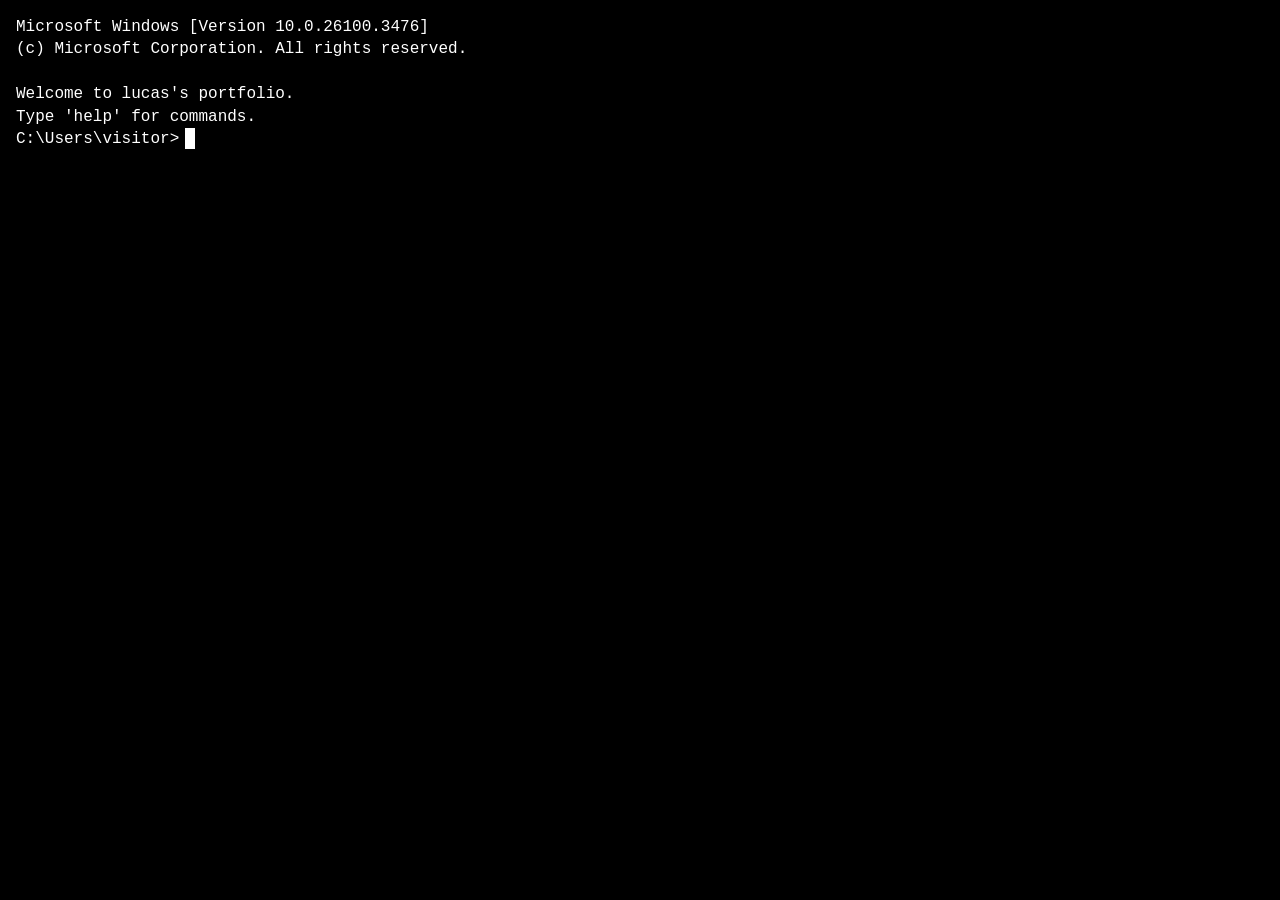
==== index.html @ c439171b "Added custom cursor" ====
<!DOCTYPE html>
<html lang="en">
<head>
  <meta charset="UTF-8">
  <meta name="viewport" content="width=device-width,initial-scale=1.0">
  <title>Command Prompt</title>
  <link rel="stylesheet" href="css/style.css">
</head>
<body>
  <div class="terminal">
    <div id="terminal-output"></div>
    <div id="input-line">
      <span class="prompt">C:\Users\visitor></span>
      <div id="input-wrapper">
        <input id="command" type="text" autocomplete="off" spellcheck="false" autofocus>
        <span id="cursor"></span>
      </div>
    </div>
  </div>
  <script src="js/script.js"></script>
</body>
</html>
---- css/style.css ----
html, body {
  margin: 0; padding: 0; background: #000; color: #fff;
  font-family: Consolas, "Courier New", monospace; font-size: 16px; line-height: 1.4;
}
.terminal {
  width: 100%; min-height: 100vh; box-sizing: border-box; padding: 16px; position: relative;
}
#terminal-output {
  white-space: pre-wrap; margin: 0; padding: 0; font-size: inherit; line-height: inherit;
  max-height: calc(100vh - 50px); overflow-y: auto;
}
#terminal-output div { display: block; margin: 0; padding: 0; font-size: inherit; line-height: inherit; }
#input-line {
  display: flex; align-items: baseline; margin: 0; padding: 0; font-size: inherit; line-height: inherit;
}
.prompt { margin-right: 5px; white-space: nowrap; flex-shrink: 0; }
#input-wrapper {
  position: relative;
  flex-grow: 1;
  display: flex;
  align-items: baseline;
}
#command {
  flex-grow: 0;
  width: 100%;
  background: transparent; border: none; color: #fff;
  font-size: inherit; font-family: inherit; line-height: inherit;
  outline: none; padding: 0;
}
#command:focus { outline: none; caret-color: transparent; }
#cursor {
  position: absolute;
  top: 0;
  left: 0;
  display: inline-block;
  background: #fff;
  width: 0.6em; height: 1.3em;
  vertical-align: baseline;
  visibility: hidden;
  animation: blink 1s step-end infinite;
  pointer-events: none;
  z-index: 1;
}
#cursor::before { content: ''; display: inline-block; width: 100%; height: 100%; }
@keyframes blink {
  0%, 100% { background-color: #fff; }
  50% { background-color: transparent; }
}
#command:focus + #cursor {
  visibility: visible;
}
a.output-link { color: #aaa; text-decoration: underline; }
a.output-link:hover { color: #fff; }
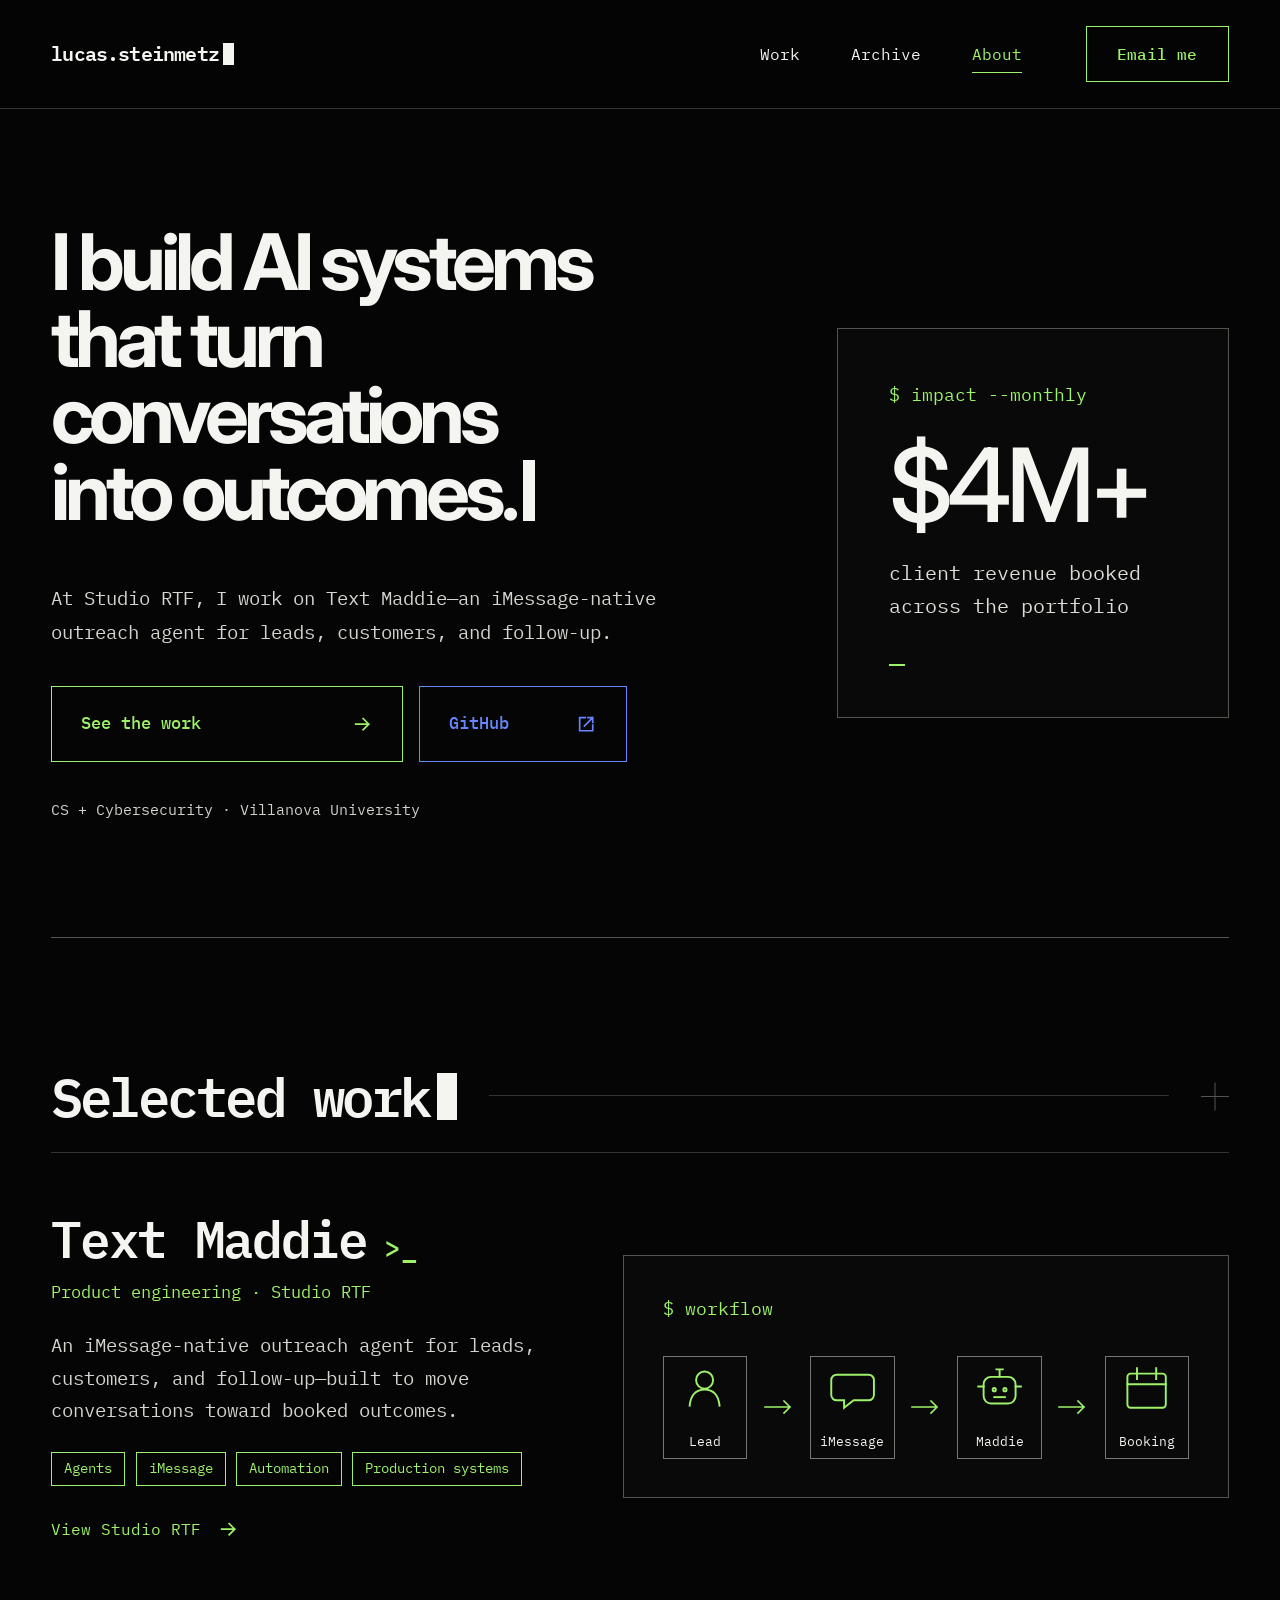
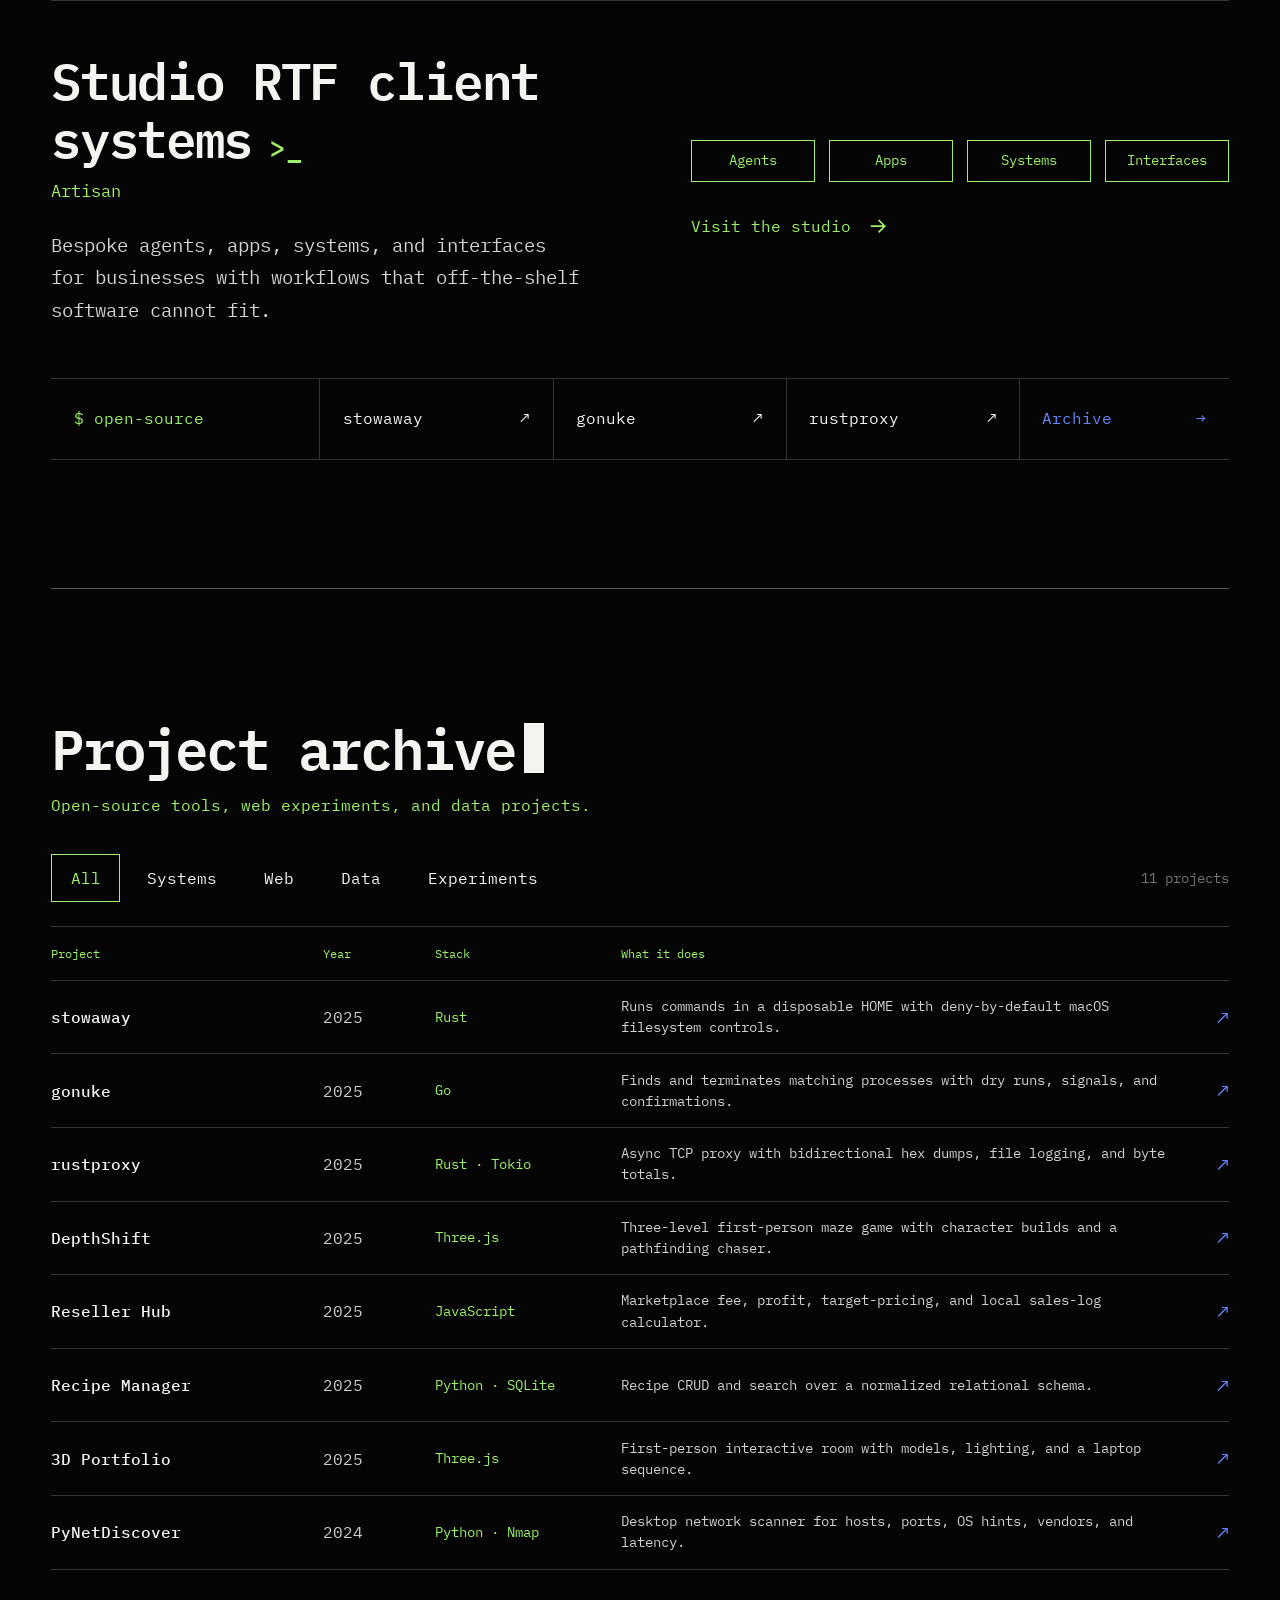
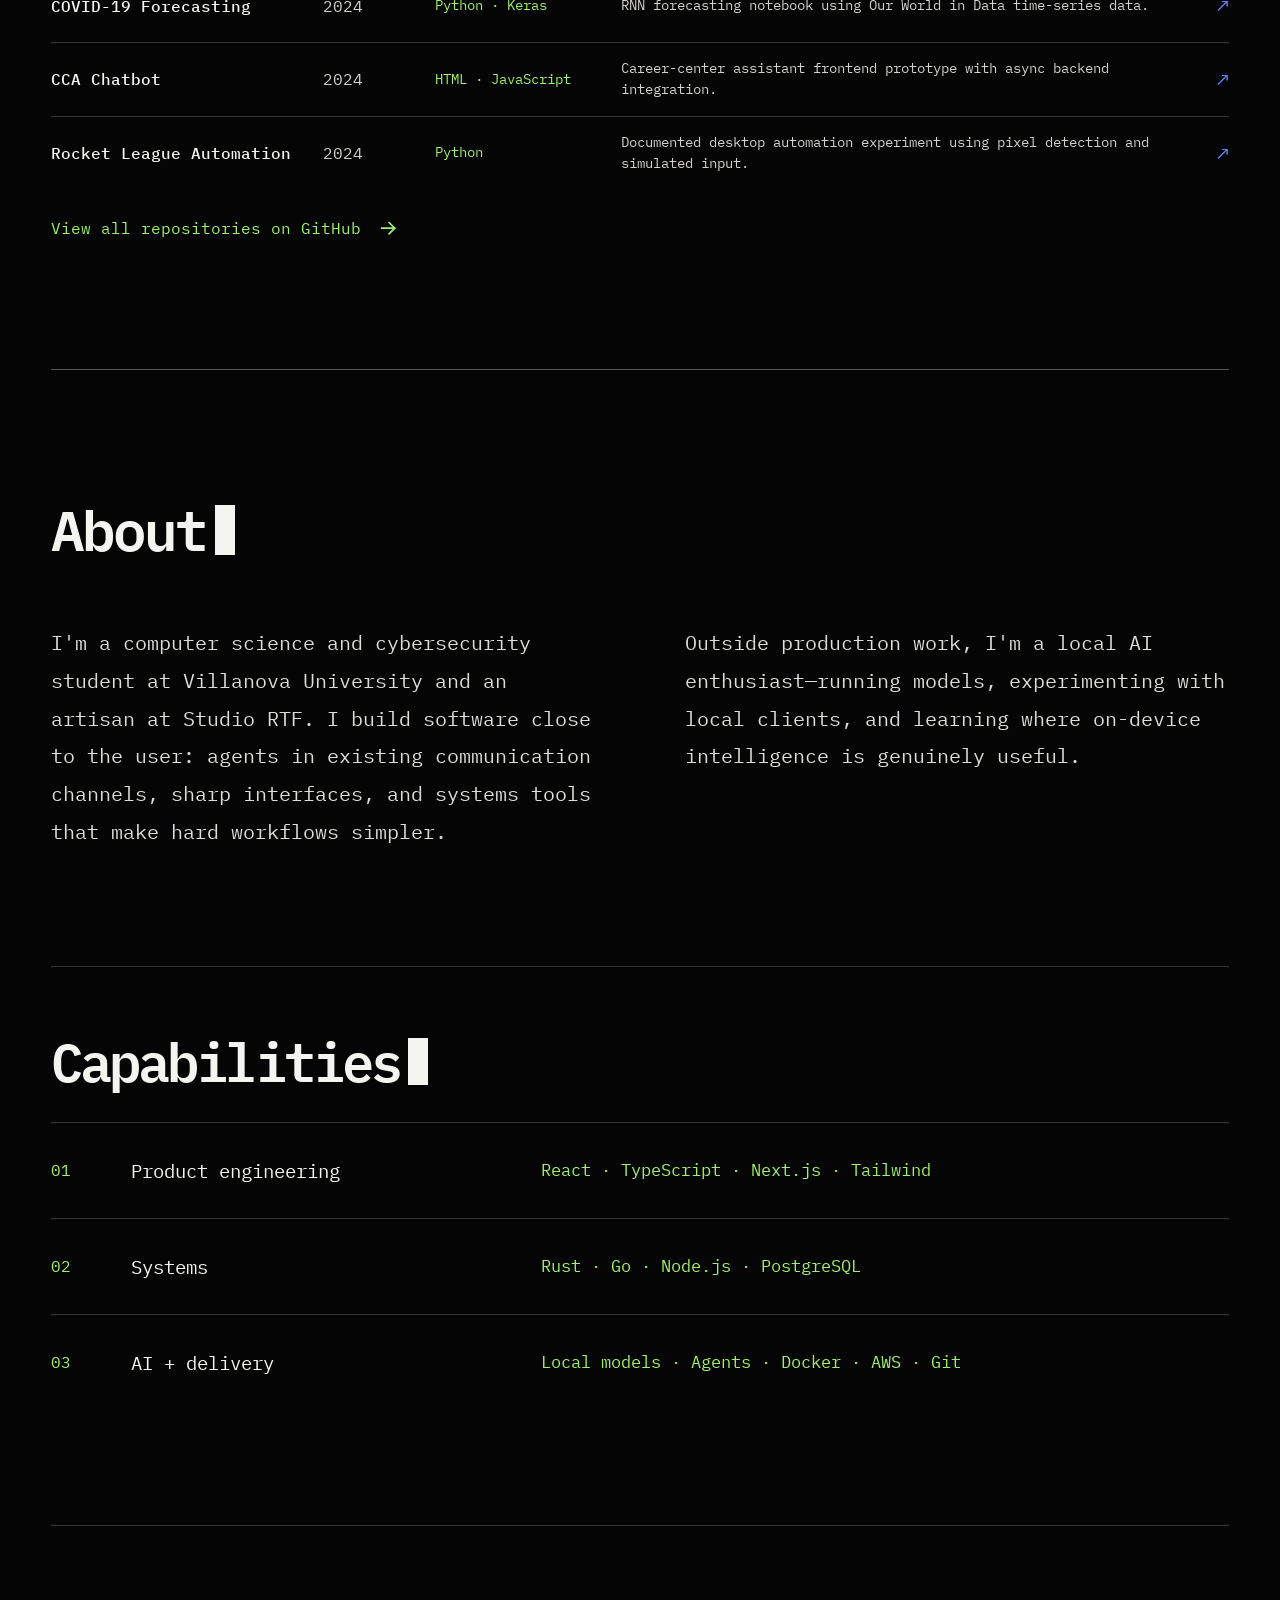
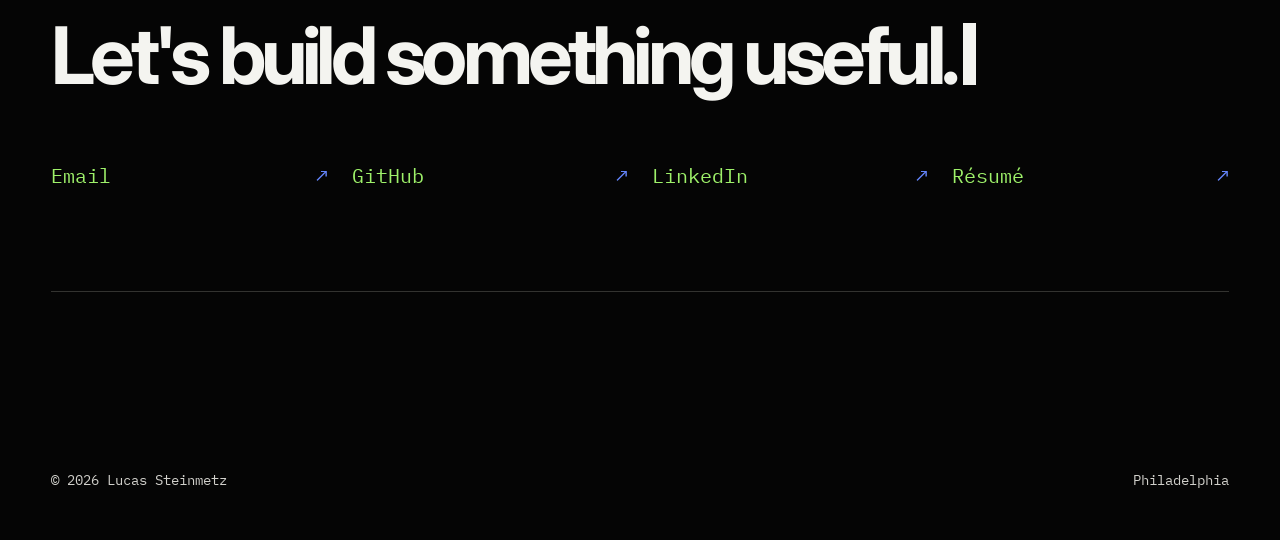
==== commit e63cda1a: "Redesign portfolio around current work" ====
--- a/index.html
+++ b/index.html
@@ -1,22 +1,246 @@
-<!DOCTYPE html>
+<!doctype html>
 <html lang="en">
 <head>
-  <meta charset="UTF-8">
-  <meta name="viewport" content="width=device-width,initial-scale=1.0">
-  <title>Command Prompt</title>
+  <meta charset="utf-8">
+  <meta name="viewport" content="width=device-width, initial-scale=1">
+  <title>Lucas Steinmetz — AI Systems &amp; Product Engineering</title>
+  <meta name="description" content="Lucas Steinmetz builds production AI systems, product interfaces, and open-source systems tools. Artisan at Studio RTF and product engineer on Text Maddie.">
+  <meta name="theme-color" content="#050505">
+  <meta name="robots" content="index, follow">
+  <link rel="canonical" href="https://ljste.github.io/">
+  <link rel="preconnect" href="https://fonts.googleapis.com">
+  <link rel="preconnect" href="https://fonts.gstatic.com" crossorigin>
+  <link href="https://fonts.googleapis.com/css2?family=IBM+Plex+Mono:wght@400;500;600&amp;family=Inter:wght@500;600;700&amp;display=swap" rel="stylesheet">
   <link rel="stylesheet" href="css/style.css">
+
+  <meta property="og:type" content="website">
+  <meta property="og:url" content="https://ljste.github.io/">
+  <meta property="og:title" content="Lucas Steinmetz — AI Systems &amp; Product Engineering">
+  <meta property="og:description" content="Production AI systems, product interfaces, and open-source systems work.">
+  <meta property="og:site_name" content="Lucas Steinmetz">
+  <meta name="twitter:card" content="summary">
+  <meta name="twitter:title" content="Lucas Steinmetz — AI Systems &amp; Product Engineering">
+  <meta name="twitter:description" content="Production AI systems, product interfaces, and open-source systems work.">
+
+  <script type="application/ld+json">
+  {
+    "@context": "https://schema.org",
+    "@type": "Person",
+    "name": "Lucas Steinmetz",
+    "url": "https://ljste.github.io/",
+    "sameAs": [
+      "https://github.com/ljste",
+      "https://www.linkedin.com/in/lsteinm/"
+    ],
+    "affiliation": [
+      { "@type": "Organization", "name": "Studio RTF", "url": "https://studiortf.com/" },
+      { "@type": "CollegeOrUniversity", "name": "Villanova University" }
+    ],
+    "knowsAbout": ["Artificial intelligence", "Software engineering", "Cybersecurity", "Rust", "Go", "TypeScript"]
+  }
+  </script>
 </head>
 <body>
-  <div class="terminal">
-    <div id="terminal-output"></div>
-    <div id="input-line">
-      <span class="prompt">C:\Users\visitor></span>
-      <div id="input-wrapper">
-        <input id="command" type="text" autocomplete="off" spellcheck="false" autofocus>
-        <span id="cursor"></span>
-      </div>
+  <a class="skip-link" href="#main-content">Skip to content</a>
+
+  <header class="site-header">
+    <div class="shell header-inner">
+      <a class="brand" href="#top" aria-label="Lucas Steinmetz, home">
+        lucas.steinmetz<span class="brand-cursor" aria-hidden="true"></span>
+      </a>
+      <nav class="site-nav" aria-label="Primary navigation">
+        <a href="#work">Work</a>
+        <a href="#archive">Archive</a>
+        <a href="#about">About</a>
+      </nav>
+      <a class="header-cta" href="mailto:lsteinme@villanova.edu">Email me</a>
     </div>
-  </div>
-  <script src="js/script.js"></script>
+  </header>
+
+  <main id="main-content">
+    <section class="hero shell" id="top" aria-labelledby="hero-title">
+      <div class="hero-copy">
+        <h1 id="hero-title">I build AI systems that turn conversations into outcomes.<span class="cursor-block" aria-hidden="true"></span></h1>
+        <p class="hero-summary">At Studio RTF, I work on Text Maddie—an iMessage-native outreach agent for leads, customers, and follow-up.</p>
+        <div class="hero-actions">
+          <a class="button button-primary" href="#work">
+            See the work
+            <svg aria-hidden="true" viewBox="0 0 24 24"><path d="M5 12h14M13 6l6 6-6 6"/></svg>
+          </a>
+          <a class="button button-secondary" href="https://github.com/ljste" target="_blank" rel="noopener noreferrer">
+            GitHub
+            <svg aria-hidden="true" viewBox="0 0 24 24"><path d="M14 5h5v5M10 14 19 5M19 13v6H5V5h6"/></svg>
+          </a>
+        </div>
+        <p class="identity-line">CS + Cybersecurity <span aria-hidden="true">·</span> Villanova University</p>
+      </div>
+
+      <aside class="impact-panel" aria-label="Monthly client portfolio impact">
+        <p class="terminal-command"><span aria-hidden="true">$</span> impact --monthly</p>
+        <p class="impact-value">$4M+</p>
+        <p class="impact-label">client revenue booked<br>across the portfolio</p>
+        <span class="terminal-prompt" aria-hidden="true"></span>
+      </aside>
+    </section>
+
+    <section class="section shell" id="work" aria-labelledby="work-heading">
+      <div class="section-title-row">
+        <h2 id="work-heading">Selected work<span class="cursor-small" aria-hidden="true"></span></h2>
+        <span class="section-rule" aria-hidden="true"></span>
+        <span class="section-cross" aria-hidden="true"></span>
+      </div>
+
+      <article class="case-study case-study-primary">
+        <div class="case-copy">
+          <h3>Text Maddie<span class="prompt-mark" aria-hidden="true"> &gt;_</span></h3>
+          <p class="case-role">Product engineering <span aria-hidden="true">·</span> Studio RTF</p>
+          <p class="case-description">An iMessage-native outreach agent for leads, customers, and follow-up—built to move conversations toward booked outcomes.</p>
+          <ul class="tag-list" aria-label="Text Maddie focus areas">
+            <li>Agents</li>
+            <li>iMessage</li>
+            <li>Automation</li>
+            <li>Production systems</li>
+          </ul>
+          <a class="text-link" href="https://studiortf.com/#workshop" target="_blank" rel="noopener noreferrer">
+            View Studio RTF
+            <svg aria-hidden="true" viewBox="0 0 24 24"><path d="M5 12h14M13 6l6 6-6 6"/></svg>
+          </a>
+        </div>
+
+        <div class="workflow-panel" aria-label="Text Maddie workflow: Lead to iMessage to Maddie to Booking">
+          <p class="terminal-command"><span aria-hidden="true">$</span> workflow</p>
+          <div class="workflow">
+            <div class="workflow-step">
+              <svg aria-hidden="true" viewBox="0 0 48 48"><circle cx="24" cy="16" r="8"/><path d="M10 40c1-10 6-15 14-15s13 5 14 15"/></svg>
+              <span>Lead</span>
+            </div>
+            <svg class="workflow-arrow" aria-hidden="true" viewBox="0 0 32 24"><path d="M2 12h25M21 6l6 6-6 6"/></svg>
+            <div class="workflow-step">
+              <svg aria-hidden="true" viewBox="0 0 48 48"><path d="M9 11h30a5 5 0 0 1 5 5v14a5 5 0 0 1-5 5H25l-9 7v-7H9a5 5 0 0 1-5-5V16a5 5 0 0 1 5-5Z"/></svg>
+              <span>iMessage</span>
+            </div>
+            <svg class="workflow-arrow" aria-hidden="true" viewBox="0 0 32 24"><path d="M2 12h25M21 6l6 6-6 6"/></svg>
+            <div class="workflow-step">
+              <svg aria-hidden="true" viewBox="0 0 48 48"><rect x="9" y="13" width="30" height="25" rx="7"/><path d="M24 7v6M21 6h6M4 22h5M39 22h5"/><circle cx="19" cy="25" r="1.5"/><circle cx="29" cy="25" r="1.5"/><path d="M19 32h10"/></svg>
+              <span>Maddie</span>
+            </div>
+            <svg class="workflow-arrow" aria-hidden="true" viewBox="0 0 32 24"><path d="M2 12h25M21 6l6 6-6 6"/></svg>
+            <div class="workflow-step">
+              <svg aria-hidden="true" viewBox="0 0 48 48"><rect x="6" y="10" width="36" height="32" rx="3"/><path d="M6 20h36M15 5v10M33 5v10"/></svg>
+              <span>Booking</span>
+            </div>
+          </div>
+        </div>
+      </article>
+
+      <article class="case-study case-study-secondary">
+        <div class="case-copy">
+          <h3>Studio RTF client systems<span class="prompt-mark" aria-hidden="true"> &gt;_</span></h3>
+          <p class="case-role">Artisan</p>
+          <p class="case-description">Bespoke agents, apps, systems, and interfaces for businesses with workflows that off-the-shelf software cannot fit.</p>
+        </div>
+        <div class="studio-details">
+          <ul class="studio-disciplines" aria-label="Studio RTF disciplines">
+            <li>Agents</li>
+            <li>Apps</li>
+            <li>Systems</li>
+            <li>Interfaces</li>
+          </ul>
+          <a class="text-link" href="https://studiortf.com/" target="_blank" rel="noopener noreferrer">
+            Visit the studio
+            <svg aria-hidden="true" viewBox="0 0 24 24"><path d="M5 12h14M13 6l6 6-6 6"/></svg>
+          </a>
+        </div>
+      </article>
+
+      <div class="open-source-rail" aria-label="Featured open-source projects">
+        <span class="rail-label">$ open-source</span>
+        <a href="https://github.com/ljste/stowaway" target="_blank" rel="noopener noreferrer">stowaway <span aria-hidden="true">↗</span></a>
+        <a href="https://github.com/ljste/gonuke" target="_blank" rel="noopener noreferrer">gonuke <span aria-hidden="true">↗</span></a>
+        <a href="https://github.com/ljste/rustproxy" target="_blank" rel="noopener noreferrer">rustproxy <span aria-hidden="true">↗</span></a>
+        <a class="rail-archive" href="#archive">Archive <span aria-hidden="true">→</span></a>
+      </div>
+    </section>
+
+    <section class="section shell archive-section" id="archive" aria-labelledby="archive-heading">
+      <div class="archive-intro">
+        <h2 id="archive-heading">Project archive<span class="cursor-small" aria-hidden="true"></span></h2>
+        <p>Open-source tools, web experiments, and data projects.</p>
+      </div>
+
+      <div class="archive-toolbar">
+        <div class="filters" role="group" aria-label="Filter projects">
+          <button class="filter-button is-active" type="button" data-filter="all" aria-pressed="true">All</button>
+          <button class="filter-button" type="button" data-filter="systems" aria-pressed="false">Systems</button>
+          <button class="filter-button" type="button" data-filter="web" aria-pressed="false">Web</button>
+          <button class="filter-button" type="button" data-filter="data" aria-pressed="false">Data</button>
+          <button class="filter-button" type="button" data-filter="experiments" aria-pressed="false">Experiments</button>
+        </div>
+        <p class="archive-count" id="archive-count" aria-live="polite">Loading projects…</p>
+      </div>
+
+      <div class="project-table" id="project-table" aria-label="Project archive">
+        <div class="project-header" aria-hidden="true">
+          <span>Project</span>
+          <span>Year</span>
+          <span>Stack</span>
+          <span>What it does</span>
+          <span></span>
+        </div>
+        <div class="project-loading">Loading verified public work…</div>
+      </div>
+      <noscript>
+        <p class="noscript-note">JavaScript is required for the filterable archive. <a href="https://github.com/ljste">View all repositories on GitHub.</a></p>
+      </noscript>
+      <a class="text-link archive-github" href="https://github.com/ljste?tab=repositories" target="_blank" rel="noopener noreferrer">
+        View all repositories on GitHub
+        <svg aria-hidden="true" viewBox="0 0 24 24"><path d="M5 12h14M13 6l6 6-6 6"/></svg>
+      </a>
+    </section>
+
+    <section class="section shell about-section" id="about" aria-labelledby="about-heading">
+      <h2 id="about-heading">About<span class="cursor-small" aria-hidden="true"></span></h2>
+      <div class="about-copy">
+        <p>I'm a computer science and cybersecurity student at Villanova University and an artisan at Studio RTF. I build software close to the user: agents in existing communication channels, sharp interfaces, and systems tools that make hard workflows simpler.</p>
+        <p>Outside production work, I'm a local AI enthusiast—running models, experimenting with local clients, and learning where on-device intelligence is genuinely useful.</p>
+      </div>
+
+      <div class="capabilities" aria-labelledby="capabilities-heading">
+        <h3 id="capabilities-heading">Capabilities<span class="cursor-small" aria-hidden="true"></span></h3>
+        <div class="capability-row">
+          <span class="capability-number">01</span>
+          <span class="capability-name">Product engineering</span>
+          <span class="capability-stack">React · TypeScript · Next.js · Tailwind</span>
+        </div>
+        <div class="capability-row">
+          <span class="capability-number">02</span>
+          <span class="capability-name">Systems</span>
+          <span class="capability-stack">Rust · Go · Node.js · PostgreSQL</span>
+        </div>
+        <div class="capability-row">
+          <span class="capability-number">03</span>
+          <span class="capability-name">AI + delivery</span>
+          <span class="capability-stack">Local models · Agents · Docker · AWS · Git</span>
+        </div>
+      </div>
+
+      <div class="contact-block">
+        <h3>Let's build something useful.<span class="cursor-block" aria-hidden="true"></span></h3>
+        <div class="contact-links">
+          <a href="mailto:lsteinme@villanova.edu">Email <span aria-hidden="true">↗</span></a>
+          <a href="https://github.com/ljste" target="_blank" rel="noopener noreferrer">GitHub <span aria-hidden="true">↗</span></a>
+          <a href="https://www.linkedin.com/in/lsteinm/" target="_blank" rel="noopener noreferrer">LinkedIn <span aria-hidden="true">↗</span></a>
+          <a href="downloads/resume.pdf" target="_blank" rel="noopener noreferrer">Résumé <span aria-hidden="true">↗</span></a>
+        </div>
+      </div>
+    </section>
+  </main>
+
+  <footer class="site-footer shell">
+    <p>© 2026 Lucas Steinmetz</p>
+    <p>Philadelphia</p>
+  </footer>
+
+  <script src="js/script.js" defer></script>
 </body>
-</html>+</html>
--- a/css/style.css
+++ b/css/style.css
@@ -1,53 +1,1155 @@
-html, body {
-  margin: 0; padding: 0; background: #000; color: #fff;
-  font-family: Consolas, "Courier New", monospace; font-size: 16px; line-height: 1.4;
-}
-.terminal {
-  width: 100%; min-height: 100vh; box-sizing: border-box; padding: 16px; position: relative;
-}
-#terminal-output {
-  white-space: pre-wrap; margin: 0; padding: 0; font-size: inherit; line-height: inherit;
-  max-height: calc(100vh - 50px); overflow-y: auto;
-}
-#terminal-output div { display: block; margin: 0; padding: 0; font-size: inherit; line-height: inherit; }
-#input-line {
-  display: flex; align-items: baseline; margin: 0; padding: 0; font-size: inherit; line-height: inherit;
-}
-.prompt { margin-right: 5px; white-space: nowrap; flex-shrink: 0; }
-#input-wrapper {
+:root {
+  color-scheme: dark;
+  --bg: #050505;
+  --surface: #090909;
+  --surface-hover: #0d0d0d;
+  --text: #f4f4f0;
+  --muted: #aaa9a3;
+  --dim: #73736f;
+  --line: #333330;
+  --line-strong: #555550;
+  --green: #9ef16a;
+  --green-soft: #c0ff9a;
+  --blue: #6687ff;
+  --focus: #b9ff89;
+  --sans: "Inter", "Segoe UI", Helvetica, Arial, sans-serif;
+  --mono: "IBM Plex Mono", Consolas, "Courier New", monospace;
+  --shell: 1440px;
+  --gutter: clamp(1.25rem, 4vw, 3.75rem);
+  --section-space: clamp(6rem, 10vw, 10rem);
+}
+
+*,
+*::before,
+*::after {
+  box-sizing: border-box;
+}
+
+html {
+  scroll-behavior: smooth;
+  scroll-padding-top: 7rem;
+  background: var(--bg);
+}
+
+body {
+  margin: 0;
+  min-width: 320px;
+  background: var(--bg);
+  color: var(--text);
+  font-family: var(--mono);
+  font-size: 16px;
+  line-height: 1.65;
+  text-rendering: optimizeLegibility;
+  -webkit-font-smoothing: antialiased;
+}
+
+::selection {
+  background: var(--green);
+  color: var(--bg);
+}
+
+a {
+  color: inherit;
+  text-decoration: none;
+}
+
+button,
+a {
+  -webkit-tap-highlight-color: transparent;
+}
+
+button {
+  font: inherit;
+}
+
+svg {
+  display: block;
+}
+
+.shell {
+  width: min(calc(100% - (var(--gutter) * 2)), var(--shell));
+  margin-inline: auto;
+}
+
+.skip-link {
+  position: fixed;
+  top: 0.75rem;
+  left: 0.75rem;
+  z-index: 100;
+  padding: 0.65rem 0.9rem;
+  border: 1px solid var(--green);
+  background: var(--bg);
+  color: var(--green);
+  transform: translateY(-160%);
+  transition: transform 160ms ease;
+}
+
+.skip-link:focus {
+  transform: translateY(0);
+}
+
+:focus-visible {
+  outline: 2px solid var(--focus);
+  outline-offset: 4px;
+}
+
+.site-header {
+  position: sticky;
+  top: 0;
+  z-index: 50;
+  border-bottom: 1px solid var(--line);
+  background: rgba(5, 5, 5, 0.94);
+  backdrop-filter: blur(14px);
+}
+
+.header-inner {
+  min-height: 6.75rem;
+  display: grid;
+  grid-template-columns: 1fr auto auto;
+  align-items: center;
+  gap: clamp(2rem, 5vw, 5rem);
+}
+
+.brand {
+  width: fit-content;
+  display: inline-flex;
+  align-items: center;
+  font-size: clamp(1rem, 1.6vw, 1.35rem);
+  font-weight: 600;
+  letter-spacing: -0.04em;
+}
+
+.brand-cursor,
+.cursor-small,
+.cursor-block {
+  display: inline-block;
+  background: var(--text);
+  animation: cursor-blink 1.05s steps(1, end) infinite;
+}
+
+.brand-cursor {
+  width: 0.5em;
+  height: 1.05em;
+  margin-left: 0.22em;
+}
+
+.site-nav {
+  display: flex;
+  align-items: center;
+  gap: clamp(1.5rem, 4vw, 4rem);
+}
+
+.site-nav a {
   position: relative;
-  flex-grow: 1;
+  padding: 0.35rem 0;
+  color: var(--text);
+  font-size: 1rem;
+}
+
+.site-nav a::after {
+  content: "";
+  position: absolute;
+  inset: auto 0 0;
+  height: 1px;
+  background: var(--green);
+  transform: scaleX(0);
+  transform-origin: right;
+  transition: transform 180ms ease;
+}
+
+.site-nav a:hover::after,
+.site-nav a:focus-visible::after,
+.site-nav a.is-current::after {
+  transform: scaleX(1);
+  transform-origin: left;
+}
+
+.site-nav a.is-current {
+  color: var(--green);
+}
+
+.header-cta {
+  min-height: 3.5rem;
+  display: inline-flex;
+  align-items: center;
+  justify-content: center;
+  padding: 0.75rem 1.9rem;
+  border: 1px solid var(--green);
+  color: var(--green);
+  font-weight: 500;
+  transition: background 160ms ease, color 160ms ease;
+}
+
+.header-cta:hover,
+.header-cta:focus-visible {
+  background: var(--green);
+  color: var(--bg);
+}
+
+.hero {
+  min-height: clamp(42rem, calc(100svh - 6.75rem), 54rem);
+  display: grid;
+  grid-template-columns: minmax(0, 1.6fr) minmax(18rem, 0.9fr);
+  align-items: center;
+  gap: clamp(3rem, 7vw, 8rem);
+  padding-block: clamp(5rem, 9vw, 8.5rem);
+}
+
+.hero-copy {
+  min-width: 0;
+}
+
+.hero h1 {
+  max-width: 13ch;
+  margin: 0;
+  font-family: var(--sans);
+  font-size: clamp(3.15rem, 6.1vw, 6.35rem);
+  font-weight: 700;
+  letter-spacing: -0.065em;
+  line-height: 0.98;
+  text-wrap: balance;
+}
+
+.cursor-block {
+  width: 0.16em;
+  height: 0.78em;
+  margin-left: 0.1em;
+  vertical-align: -0.02em;
+}
+
+.hero-summary {
+  max-width: 58ch;
+  margin: clamp(2rem, 4vw, 3.25rem) 0 0;
+  color: #d6d5d0;
+  font-size: clamp(1rem, 1.5vw, 1.28rem);
+  line-height: 1.75;
+}
+
+.hero-actions {
   display: flex;
-  align-items: baseline;
-}
-#command {
-  flex-grow: 0;
+  flex-wrap: wrap;
+  gap: 1rem;
+  margin-top: 2.35rem;
+}
+
+.button {
+  min-height: 4.75rem;
+  display: inline-flex;
+  align-items: center;
+  justify-content: space-between;
+  gap: 2.5rem;
+  padding: 1rem 1.8rem;
+  border: 1px solid;
+  font-size: 1.05rem;
+  font-weight: 500;
+  transition: background 160ms ease, color 160ms ease, transform 160ms ease;
+}
+
+.button svg,
+.text-link svg {
+  width: 1.4rem;
+  height: 1.4rem;
+  fill: none;
+  stroke: currentColor;
+  stroke-linecap: square;
+  stroke-linejoin: miter;
+  stroke-width: 1.8;
+}
+
+.button:hover,
+.button:focus-visible {
+  transform: translateY(-2px);
+}
+
+.button-primary {
+  min-width: min(100%, 22rem);
+  border-color: var(--green);
+  color: var(--green);
+}
+
+.button-primary:hover,
+.button-primary:focus-visible {
+  background: var(--green);
+  color: var(--bg);
+}
+
+.button-secondary {
+  min-width: 13rem;
+  border-color: var(--blue);
+  color: var(--blue);
+}
+
+.button-secondary:hover,
+.button-secondary:focus-visible {
+  background: var(--blue);
+  color: var(--bg);
+}
+
+.identity-line {
+  margin: 2.15rem 0 0;
+  color: #d2d1cc;
+  font-size: clamp(0.88rem, 1.2vw, 1.05rem);
+}
+
+.impact-panel,
+.workflow-panel {
+  border: 1px solid var(--line-strong);
+  background: var(--surface);
+}
+
+.impact-panel {
+  min-height: 24rem;
+  display: flex;
+  flex-direction: column;
+  justify-content: center;
+  padding: clamp(2rem, 4vw, 3.25rem);
+}
+
+.terminal-command {
+  margin: 0;
+  color: var(--green);
+  font-size: clamp(0.9rem, 1.4vw, 1.12rem);
+}
+
+.terminal-command span {
+  color: var(--green);
+}
+
+.impact-value {
+  margin: 1.5rem 0 0;
+  font-family: var(--sans);
+  font-size: clamp(4.5rem, 8vw, 7.25rem);
+  font-weight: 500;
+  letter-spacing: -0.06em;
+  line-height: 1;
+}
+
+.impact-label {
+  margin: 1.25rem 0 0;
+  color: #deddd8;
+  font-size: clamp(1rem, 1.6vw, 1.25rem);
+  line-height: 1.65;
+}
+
+.terminal-prompt {
+  width: 1rem;
+  height: 2px;
+  margin-top: 2.6rem;
+  background: var(--green);
+  animation: cursor-blink 1.05s steps(1, end) infinite;
+}
+
+.section {
+  padding-block: var(--section-space);
+}
+
+#work {
+  border-top: 1px solid var(--line-strong);
+}
+
+.section-title-row {
+  display: grid;
+  grid-template-columns: auto minmax(3rem, 1fr) 1.75rem;
+  align-items: center;
+  gap: 2rem;
+  margin-bottom: 1.65rem;
+}
+
+.section h2,
+.about-section h2,
+.capabilities h3 {
+  margin: 0;
+  font-size: clamp(2.25rem, 4.2vw, 3.6rem);
+  font-weight: 600;
+  letter-spacing: -0.055em;
+  line-height: 1.1;
+}
+
+.cursor-small {
+  width: 0.36em;
+  height: 0.88em;
+  margin-left: 0.16em;
+  vertical-align: -0.06em;
+}
+
+.section-rule {
+  height: 1px;
+  background: var(--line);
+}
+
+.section-cross {
+  position: relative;
+  width: 1.75rem;
+  height: 1.75rem;
+}
+
+.section-cross::before,
+.section-cross::after {
+  content: "";
+  position: absolute;
+  top: 50%;
+  left: 0;
   width: 100%;
-  background: transparent; border: none; color: #fff;
-  font-size: inherit; font-family: inherit; line-height: inherit;
-  outline: none; padding: 0;
-}
-#command:focus { outline: none; caret-color: transparent; }
-#cursor {
-  position: absolute;
-  top: 0;
-  left: 0;
-  display: inline-block;
-  background: #fff;
-  width: 0.6em; height: 1.3em;
-  vertical-align: baseline;
-  visibility: hidden;
-  animation: blink 1s step-end infinite;
-  pointer-events: none;
-  z-index: 1;
-}
-#cursor::before { content: ''; display: inline-block; width: 100%; height: 100%; }
-@keyframes blink {
-  0%, 100% { background-color: #fff; }
-  50% { background-color: transparent; }
-}
-#command:focus + #cursor {
-  visibility: visible;
-}
-a.output-link { color: #aaa; text-decoration: underline; }
-a.output-link:hover { color: #fff; }+  height: 1px;
+  background: var(--line-strong);
+}
+
+.section-cross::after {
+  transform: rotate(90deg);
+}
+
+.case-study {
+  display: grid;
+  border-top: 1px solid var(--line);
+}
+
+.case-study-primary {
+  grid-template-columns: minmax(0, 0.9fr) minmax(31rem, 1.1fr);
+  gap: clamp(3rem, 6vw, 7rem);
+  padding-block: clamp(2rem, 4.5vw, 4.5rem);
+}
+
+.case-copy h3 {
+  margin: 0;
+  font-size: clamp(2.1rem, 4vw, 3.5rem);
+  font-weight: 600;
+  letter-spacing: -0.045em;
+  line-height: 1.12;
+}
+
+.prompt-mark {
+  color: var(--green);
+  font-size: 0.55em;
+  font-weight: 500;
+  letter-spacing: 0;
+}
+
+.case-role {
+  margin: 0.7rem 0 0;
+  color: var(--green);
+  font-size: clamp(0.9rem, 1.3vw, 1.05rem);
+}
+
+.case-description {
+  max-width: 55ch;
+  margin: 1.45rem 0 0;
+  color: #d5d4cf;
+  font-size: clamp(1rem, 1.45vw, 1.2rem);
+  line-height: 1.75;
+}
+
+.tag-list,
+.studio-disciplines {
+  list-style: none;
+  padding: 0;
+}
+
+.tag-list {
+  display: flex;
+  flex-wrap: wrap;
+  gap: 0.65rem;
+  margin: 1.6rem 0 0;
+}
+
+.tag-list li,
+.studio-disciplines li {
+  border: 1px solid var(--green);
+  color: var(--green);
+  font-size: 0.86rem;
+  line-height: 1;
+}
+
+.tag-list li {
+  padding: 0.55rem 0.75rem;
+}
+
+.text-link {
+  width: fit-content;
+  display: inline-flex;
+  align-items: center;
+  gap: 1rem;
+  margin-top: 1.9rem;
+  color: var(--green);
+  font-size: 1rem;
+  text-decoration: underline;
+  text-decoration-color: transparent;
+  text-underline-offset: 0.35em;
+  transition: color 160ms ease, text-decoration-color 160ms ease;
+}
+
+.text-link:hover,
+.text-link:focus-visible {
+  color: var(--green-soft);
+  text-decoration-color: currentColor;
+}
+
+.workflow-panel {
+  align-self: center;
+  padding: clamp(1.5rem, 3vw, 2.5rem);
+}
+
+.workflow {
+  display: grid;
+  grid-template-columns: 1fr auto 1fr auto 1fr auto 1fr;
+  align-items: center;
+  gap: clamp(0.5rem, 1.2vw, 1.15rem);
+  margin-top: 2rem;
+}
+
+.workflow-step {
+  min-width: 0;
+  aspect-ratio: 0.82;
+  display: flex;
+  flex-direction: column;
+  align-items: center;
+  justify-content: center;
+  gap: 1rem;
+  border: 1px solid #777772;
+  color: var(--text);
+}
+
+.workflow-step > svg {
+  width: clamp(2rem, 4vw, 3.25rem);
+  height: clamp(2rem, 4vw, 3.25rem);
+  fill: none;
+  stroke: var(--green);
+  stroke-linecap: square;
+  stroke-linejoin: miter;
+  stroke-width: 1.8;
+}
+
+.workflow-step span {
+  font-size: clamp(0.68rem, 1.05vw, 0.95rem);
+}
+
+.workflow-arrow {
+  width: clamp(1.25rem, 2.5vw, 2rem);
+  fill: none;
+  stroke: var(--green);
+  stroke-linecap: square;
+  stroke-linejoin: miter;
+  stroke-width: 1.6;
+}
+
+.case-study-secondary {
+  grid-template-columns: minmax(0, 1fr) minmax(28rem, 1fr);
+  gap: clamp(3rem, 8vw, 9rem);
+  padding-block: clamp(2.5rem, 4vw, 4rem);
+}
+
+.studio-details {
+  align-self: center;
+}
+
+.studio-disciplines {
+  display: grid;
+  grid-template-columns: repeat(4, 1fr);
+  gap: 0.9rem;
+  margin: 0;
+}
+
+.studio-disciplines li {
+  padding: 0.85rem 0.5rem;
+  text-align: center;
+}
+
+.open-source-rail {
+  display: grid;
+  grid-template-columns: 1.15fr repeat(3, 1fr) 0.9fr;
+  border-block: 1px solid var(--line);
+}
+
+.open-source-rail > * {
+  min-height: 5rem;
+  display: flex;
+  align-items: center;
+  padding: 1rem 1.4rem;
+}
+
+.open-source-rail a {
+  justify-content: space-between;
+  border-left: 1px solid var(--line);
+  transition: background 160ms ease, color 160ms ease;
+}
+
+.open-source-rail a:hover,
+.open-source-rail a:focus-visible {
+  background: var(--surface-hover);
+  color: var(--blue);
+}
+
+.rail-label {
+  color: var(--green);
+}
+
+.open-source-rail .rail-archive {
+  color: var(--blue);
+}
+
+.archive-section {
+  border-top: 1px solid var(--line-strong);
+}
+
+.archive-intro h2,
+.about-section > h2 {
+  margin: 0;
+  font-size: clamp(2.4rem, 4.4vw, 3.75rem);
+  letter-spacing: -0.055em;
+  line-height: 1.1;
+}
+
+.archive-intro p {
+  margin: 0.85rem 0 0;
+  color: var(--green);
+}
+
+.archive-toolbar {
+  display: flex;
+  align-items: center;
+  justify-content: space-between;
+  gap: 2rem;
+  margin-top: 2.25rem;
+}
+
+.filters {
+  display: flex;
+  flex-wrap: wrap;
+  gap: 0.5rem;
+}
+
+.filter-button {
+  min-height: 2.9rem;
+  padding: 0.6rem 1.15rem;
+  border: 1px solid transparent;
+  background: transparent;
+  color: var(--text);
+  cursor: pointer;
+  transition: border-color 160ms ease, color 160ms ease, background 160ms ease;
+}
+
+.filter-button:hover,
+.filter-button:focus-visible {
+  color: var(--green);
+}
+
+.filter-button.is-active {
+  border-color: var(--green);
+  color: var(--green);
+}
+
+.archive-count {
+  margin: 0;
+  color: var(--dim);
+  font-size: 0.85rem;
+  white-space: nowrap;
+}
+
+.project-table {
+  margin-top: 1.5rem;
+  border-top: 1px solid var(--line);
+}
+
+.project-header,
+.project-row {
+  display: grid;
+  grid-template-columns: minmax(11rem, 1.15fr) 5.5rem minmax(9.5rem, 0.75fr) minmax(20rem, 2.6fr) 1.5rem;
+  align-items: center;
+  column-gap: 1.5rem;
+}
+
+.project-header {
+  min-height: 3.3rem;
+  color: var(--green);
+  font-size: 0.78rem;
+}
+
+.project-row {
+  position: relative;
+  min-height: 4.6rem;
+  border-top: 1px solid var(--line);
+  transition: background 160ms ease, color 160ms ease;
+}
+
+.project-row:hover,
+.project-row:focus-visible {
+  background: var(--surface-hover);
+}
+
+.project-row:focus-visible {
+  outline-offset: -2px;
+}
+
+.project-name {
+  font-weight: 500;
+}
+
+.project-year {
+  color: #d0cfca;
+}
+
+.project-stack {
+  color: var(--green);
+  font-size: 0.88rem;
+}
+
+.project-description {
+  color: #d2d1cc;
+  font-size: 0.88rem;
+  line-height: 1.5;
+}
+
+.project-arrow {
+  color: var(--blue);
+  font-size: 1.25rem;
+  text-align: right;
+}
+
+.project-loading,
+.project-error,
+.project-empty {
+  padding: 2rem 0;
+  border-top: 1px solid var(--line);
+  color: var(--muted);
+}
+
+.project-error {
+  color: #ff9b8f;
+}
+
+.archive-github {
+  margin-top: 1.6rem;
+}
+
+.noscript-note {
+  color: var(--muted);
+}
+
+.noscript-note a {
+  color: var(--green);
+  text-decoration: underline;
+}
+
+.about-section {
+  border-top: 1px solid var(--line-strong);
+}
+
+.about-copy {
+  display: grid;
+  grid-template-columns: repeat(2, minmax(0, 1fr));
+  gap: clamp(3rem, 7vw, 7rem);
+  margin-top: clamp(2.5rem, 5vw, 4.75rem);
+}
+
+.about-copy p {
+  max-width: 48ch;
+  margin: 0;
+  color: #deddd8;
+  font-size: clamp(1.05rem, 1.55vw, 1.3rem);
+  line-height: 1.9;
+}
+
+.capabilities {
+  margin-top: clamp(5rem, 9vw, 8rem);
+  padding-top: clamp(3rem, 5vw, 5rem);
+  border-top: 1px solid var(--line);
+}
+
+.capabilities h3 {
+  margin-bottom: 2rem;
+}
+
+.capability-row {
+  min-height: 6rem;
+  display: grid;
+  grid-template-columns: 4rem minmax(12rem, 0.8fr) minmax(18rem, 1.4fr);
+  align-items: center;
+  gap: 1rem;
+  border-top: 1px solid var(--line);
+}
+
+.capability-number,
+.capability-stack {
+  color: var(--green);
+}
+
+.capability-name {
+  font-size: clamp(1rem, 1.5vw, 1.2rem);
+}
+
+.capability-stack {
+  font-size: clamp(0.9rem, 1.35vw, 1.08rem);
+}
+
+.contact-block {
+  margin-top: clamp(5rem, 9vw, 8rem);
+  padding-block: clamp(4rem, 7vw, 7rem);
+  border-block: 1px solid var(--line);
+}
+
+.contact-block h3 {
+  max-width: 18ch;
+  margin: 0;
+  font-family: var(--sans);
+  font-size: clamp(3rem, 6.2vw, 6rem);
+  font-weight: 700;
+  letter-spacing: -0.06em;
+  line-height: 1;
+}
+
+.contact-links {
+  display: grid;
+  grid-template-columns: repeat(4, 1fr);
+  gap: 1.5rem;
+  margin-top: clamp(2.5rem, 5vw, 4rem);
+}
+
+.contact-links a {
+  display: flex;
+  justify-content: space-between;
+  gap: 1rem;
+  padding-bottom: 0.55rem;
+  border-bottom: 1px solid transparent;
+  color: var(--green);
+  font-size: clamp(1rem, 1.7vw, 1.25rem);
+  transition: border-color 160ms ease, color 160ms ease;
+}
+
+.contact-links a span {
+  color: var(--blue);
+}
+
+.contact-links a:hover,
+.contact-links a:focus-visible {
+  border-color: var(--green);
+  color: var(--green-soft);
+}
+
+.site-footer {
+  min-height: 7.5rem;
+  display: flex;
+  align-items: center;
+  justify-content: space-between;
+  gap: 2rem;
+  color: #d1d0cb;
+  font-size: 0.9rem;
+}
+
+.site-footer p {
+  margin: 0;
+}
+
+@keyframes cursor-blink {
+  0%, 48% { opacity: 1; }
+  49%, 100% { opacity: 0; }
+}
+
+@media (max-width: 1100px) {
+  .hero {
+    grid-template-columns: minmax(0, 1.35fr) minmax(17rem, 0.75fr);
+    gap: 3rem;
+  }
+
+  .case-study-primary,
+  .case-study-secondary {
+    grid-template-columns: 1fr;
+  }
+
+  .workflow-panel {
+    width: 100%;
+  }
+
+  .studio-details {
+    max-width: 44rem;
+  }
+
+  .project-header,
+  .project-row {
+    grid-template-columns: minmax(9rem, 1fr) 4rem minmax(7rem, 0.7fr) minmax(15rem, 2fr) 1.25rem;
+    column-gap: 1rem;
+  }
+
+  .open-source-rail {
+    grid-template-columns: repeat(4, 1fr);
+  }
+
+  .rail-label {
+    grid-column: 1 / -1;
+    border-bottom: 1px solid var(--line);
+  }
+
+  .open-source-rail > a:first-of-type {
+    border-left: 0;
+  }
+}
+
+@media (max-width: 820px) {
+  .header-inner {
+    grid-template-columns: 1fr auto;
+    gap: 1rem;
+    padding-block: 1rem;
+  }
+
+  .site-nav {
+    grid-column: 1 / -1;
+    grid-row: 2;
+    justify-content: space-between;
+    border-top: 1px solid var(--line);
+    padding-top: 0.75rem;
+  }
+
+  .header-cta {
+    min-height: 2.85rem;
+    padding: 0.55rem 1rem;
+  }
+
+  .hero {
+    min-height: 0;
+    grid-template-columns: 1fr;
+    gap: 3.5rem;
+    padding-block: 5.5rem;
+  }
+
+  .hero h1 {
+    max-width: 12ch;
+  }
+
+  .impact-panel {
+    min-height: 19rem;
+  }
+
+  .workflow {
+    grid-template-columns: repeat(7, auto);
+    overflow-x: auto;
+    padding-bottom: 0.75rem;
+    scrollbar-color: var(--green) var(--surface);
+  }
+
+  .workflow-step {
+    width: 7rem;
+  }
+
+  .studio-disciplines {
+    grid-template-columns: repeat(2, 1fr);
+  }
+
+  .open-source-rail {
+    grid-template-columns: repeat(2, 1fr);
+  }
+
+  .rail-label {
+    grid-column: 1 / -1;
+  }
+
+  .open-source-rail a:nth-of-type(3) {
+    border-left: 0;
+    border-top: 1px solid var(--line);
+  }
+
+  .open-source-rail a:nth-of-type(4) {
+    border-top: 1px solid var(--line);
+  }
+
+  .archive-toolbar {
+    align-items: flex-start;
+    flex-direction: column;
+    gap: 1rem;
+  }
+
+  .project-header {
+    display: none;
+  }
+
+  .project-table {
+    border-top: 0;
+  }
+
+  .project-row {
+    min-height: 0;
+    grid-template-columns: 1fr auto;
+    gap: 0.55rem 1rem;
+    padding: 1.35rem 0;
+  }
+
+  .project-name {
+    font-size: 1.05rem;
+  }
+
+  .project-year {
+    grid-column: 2;
+    grid-row: 1;
+  }
+
+  .project-stack {
+    grid-column: 1 / -1;
+    grid-row: 2;
+  }
+
+  .project-description {
+    grid-column: 1 / -1;
+    grid-row: 3;
+  }
+
+  .project-arrow {
+    display: none;
+  }
+
+  .about-copy {
+    grid-template-columns: 1fr;
+  }
+
+  .about-copy p {
+    max-width: 55ch;
+  }
+
+  .capability-row {
+    grid-template-columns: 3rem 1fr;
+    gap: 0.25rem 1rem;
+    padding-block: 1.2rem;
+  }
+
+  .capability-stack {
+    grid-column: 2;
+  }
+
+  .contact-links {
+    grid-template-columns: repeat(2, 1fr);
+  }
+}
+
+@media (max-width: 540px) {
+  :root {
+    --gutter: 1.1rem;
+    --section-space: 5.5rem;
+  }
+
+  html {
+    scroll-padding-top: 9rem;
+  }
+
+  .header-inner {
+    min-height: auto;
+  }
+
+  .brand {
+    font-size: 0.94rem;
+  }
+
+  .site-nav a,
+  .header-cta {
+    font-size: 0.82rem;
+  }
+
+  .hero {
+    padding-block: 4.5rem;
+  }
+
+  .hero h1 {
+    font-size: clamp(2.75rem, 13vw, 4rem);
+  }
+
+  .hero-summary {
+    line-height: 1.65;
+  }
+
+  .hero-actions {
+    flex-direction: column;
+  }
+
+  .button,
+  .button-primary,
+  .button-secondary {
+    width: 100%;
+    min-width: 0;
+    min-height: 4rem;
+  }
+
+  .identity-line {
+    line-height: 1.7;
+  }
+
+  .impact-panel {
+    padding: 1.5rem;
+  }
+
+  .section-title-row {
+    grid-template-columns: auto 1fr;
+    gap: 1rem;
+  }
+
+  .section-cross {
+    display: none;
+  }
+
+  .case-study-primary,
+  .case-study-secondary {
+    gap: 2.5rem;
+  }
+
+  .workflow-panel {
+    margin-inline: calc(var(--gutter) * -0.3);
+    padding: 1.2rem;
+  }
+
+  .studio-disciplines {
+    grid-template-columns: 1fr 1fr;
+  }
+
+  .open-source-rail {
+    grid-template-columns: 1fr;
+  }
+
+  .open-source-rail > *,
+  .open-source-rail > a,
+  .open-source-rail > a:first-of-type,
+  .open-source-rail > a:nth-of-type(3),
+  .open-source-rail > a:nth-of-type(4) {
+    min-height: 4rem;
+    border-left: 0;
+    border-top: 1px solid var(--line);
+  }
+
+  .open-source-rail .rail-label {
+    border-top: 0;
+  }
+
+  .filters {
+    gap: 0.35rem;
+  }
+
+  .filter-button {
+    min-height: 2.55rem;
+    padding: 0.45rem 0.7rem;
+    font-size: 0.8rem;
+  }
+
+  .contact-block h3 {
+    font-size: clamp(2.85rem, 14vw, 4.25rem);
+  }
+
+  .contact-links {
+    grid-template-columns: 1fr;
+  }
+
+  .site-footer {
+    min-height: 6.5rem;
+    align-items: flex-start;
+    flex-direction: column;
+    justify-content: center;
+    gap: 0.35rem;
+  }
+}
+
+@media (prefers-reduced-motion: reduce) {
+  html {
+    scroll-behavior: auto;
+  }
+
+  *,
+  *::before,
+  *::after {
+    scroll-behavior: auto !important;
+    transition-duration: 0.01ms !important;
+    animation-duration: 0.01ms !important;
+    animation-iteration-count: 1 !important;
+  }
+}
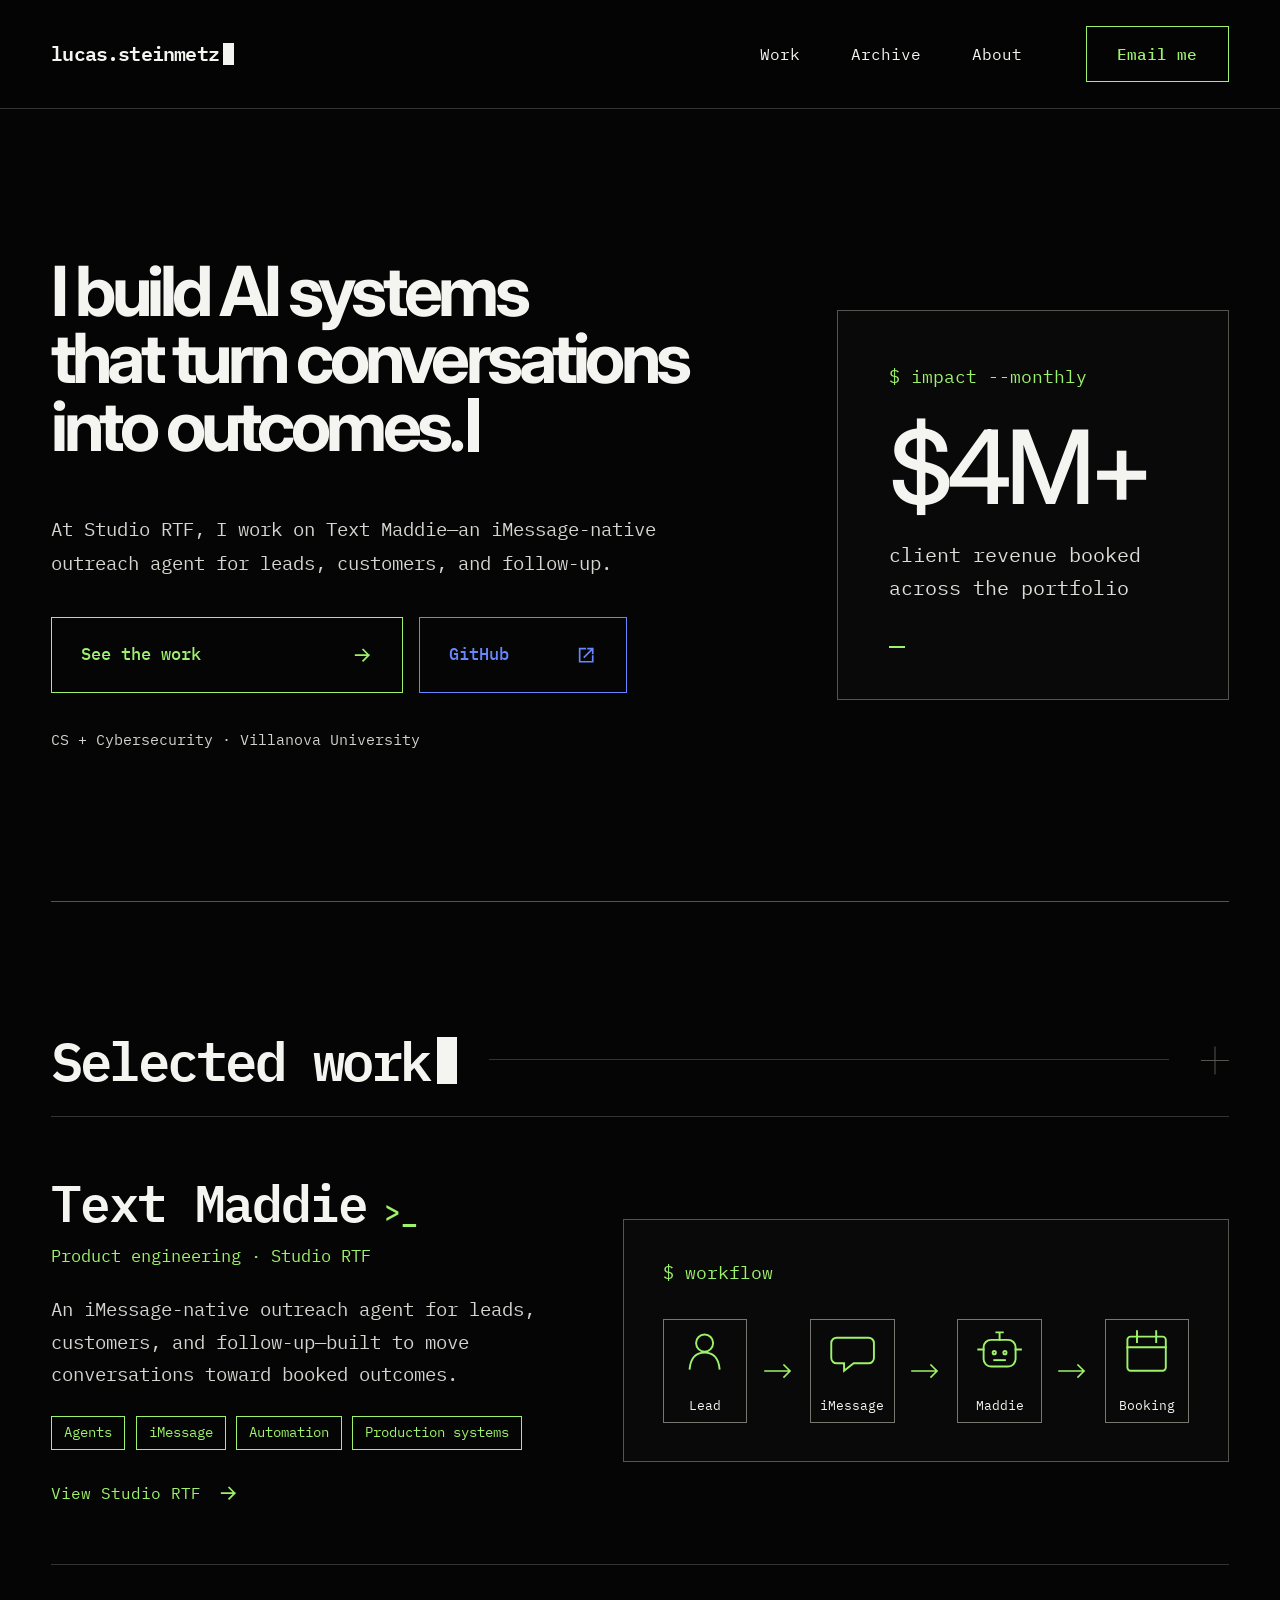
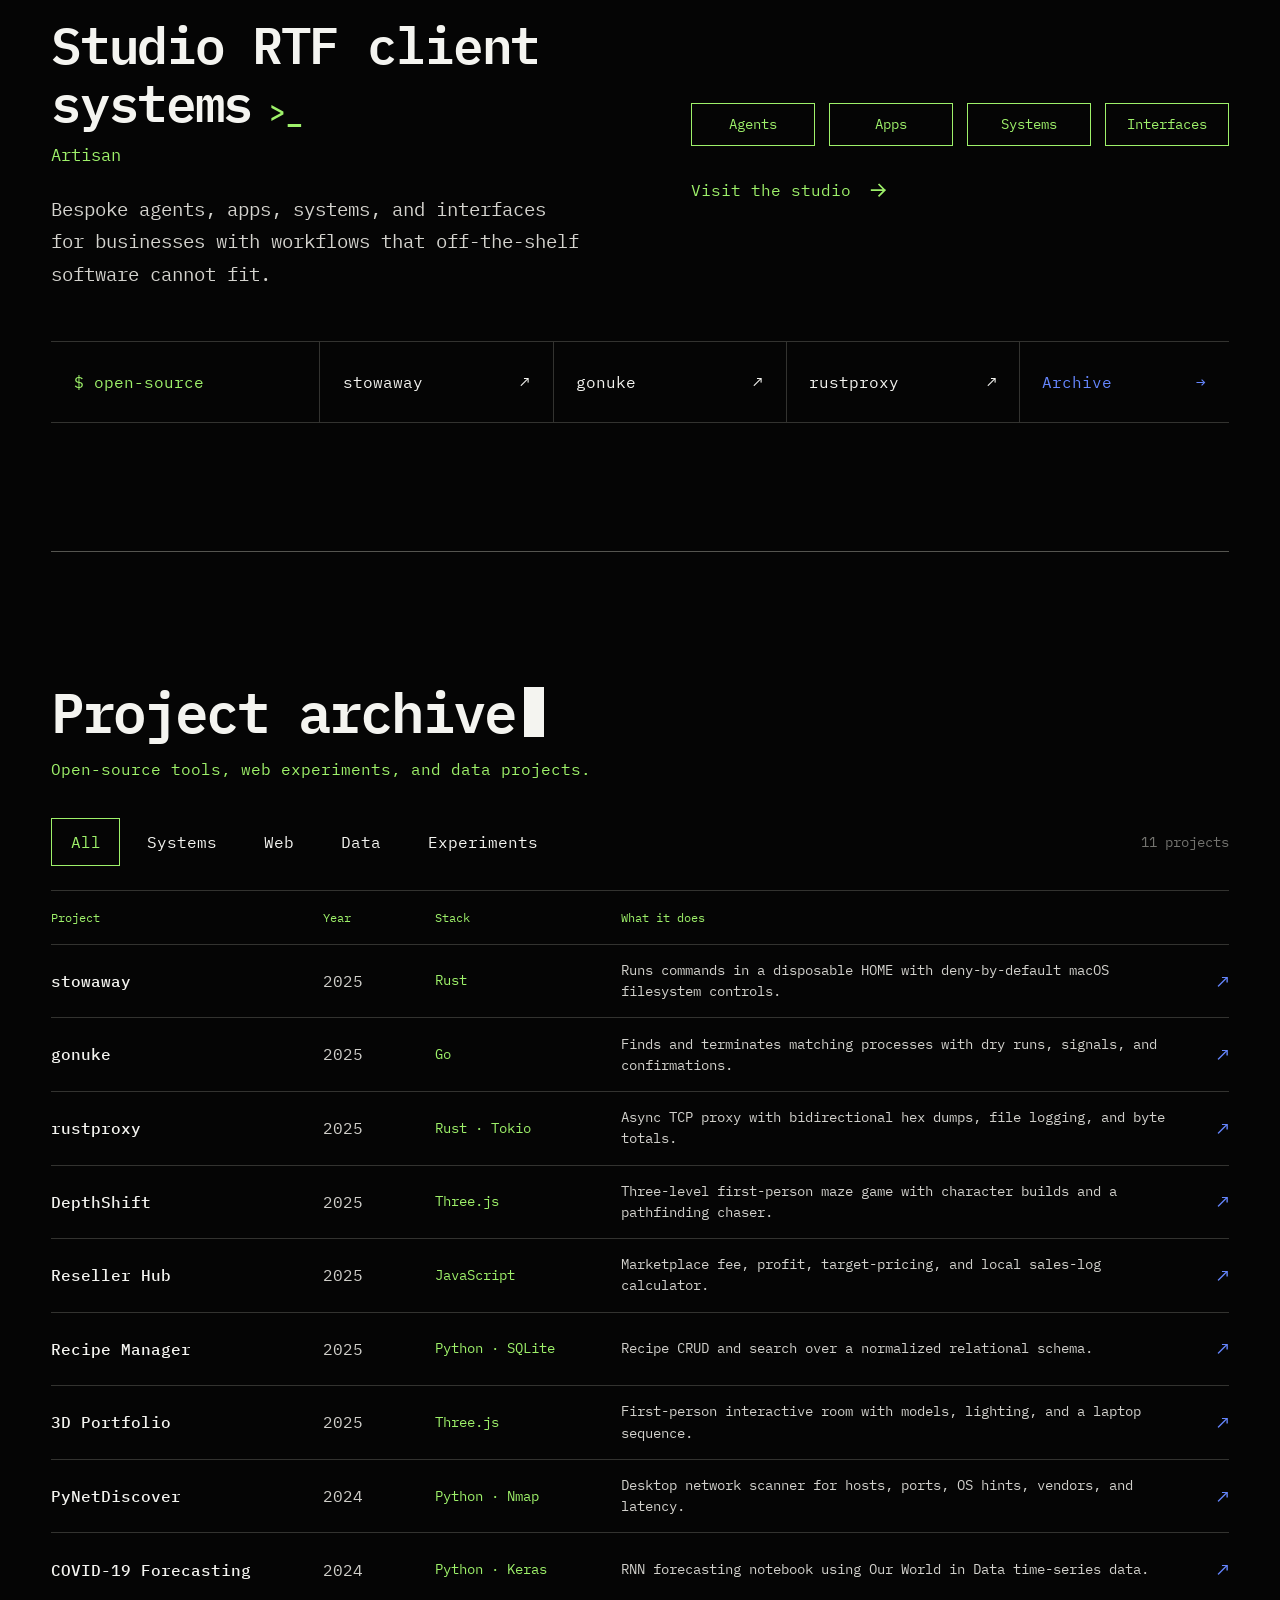
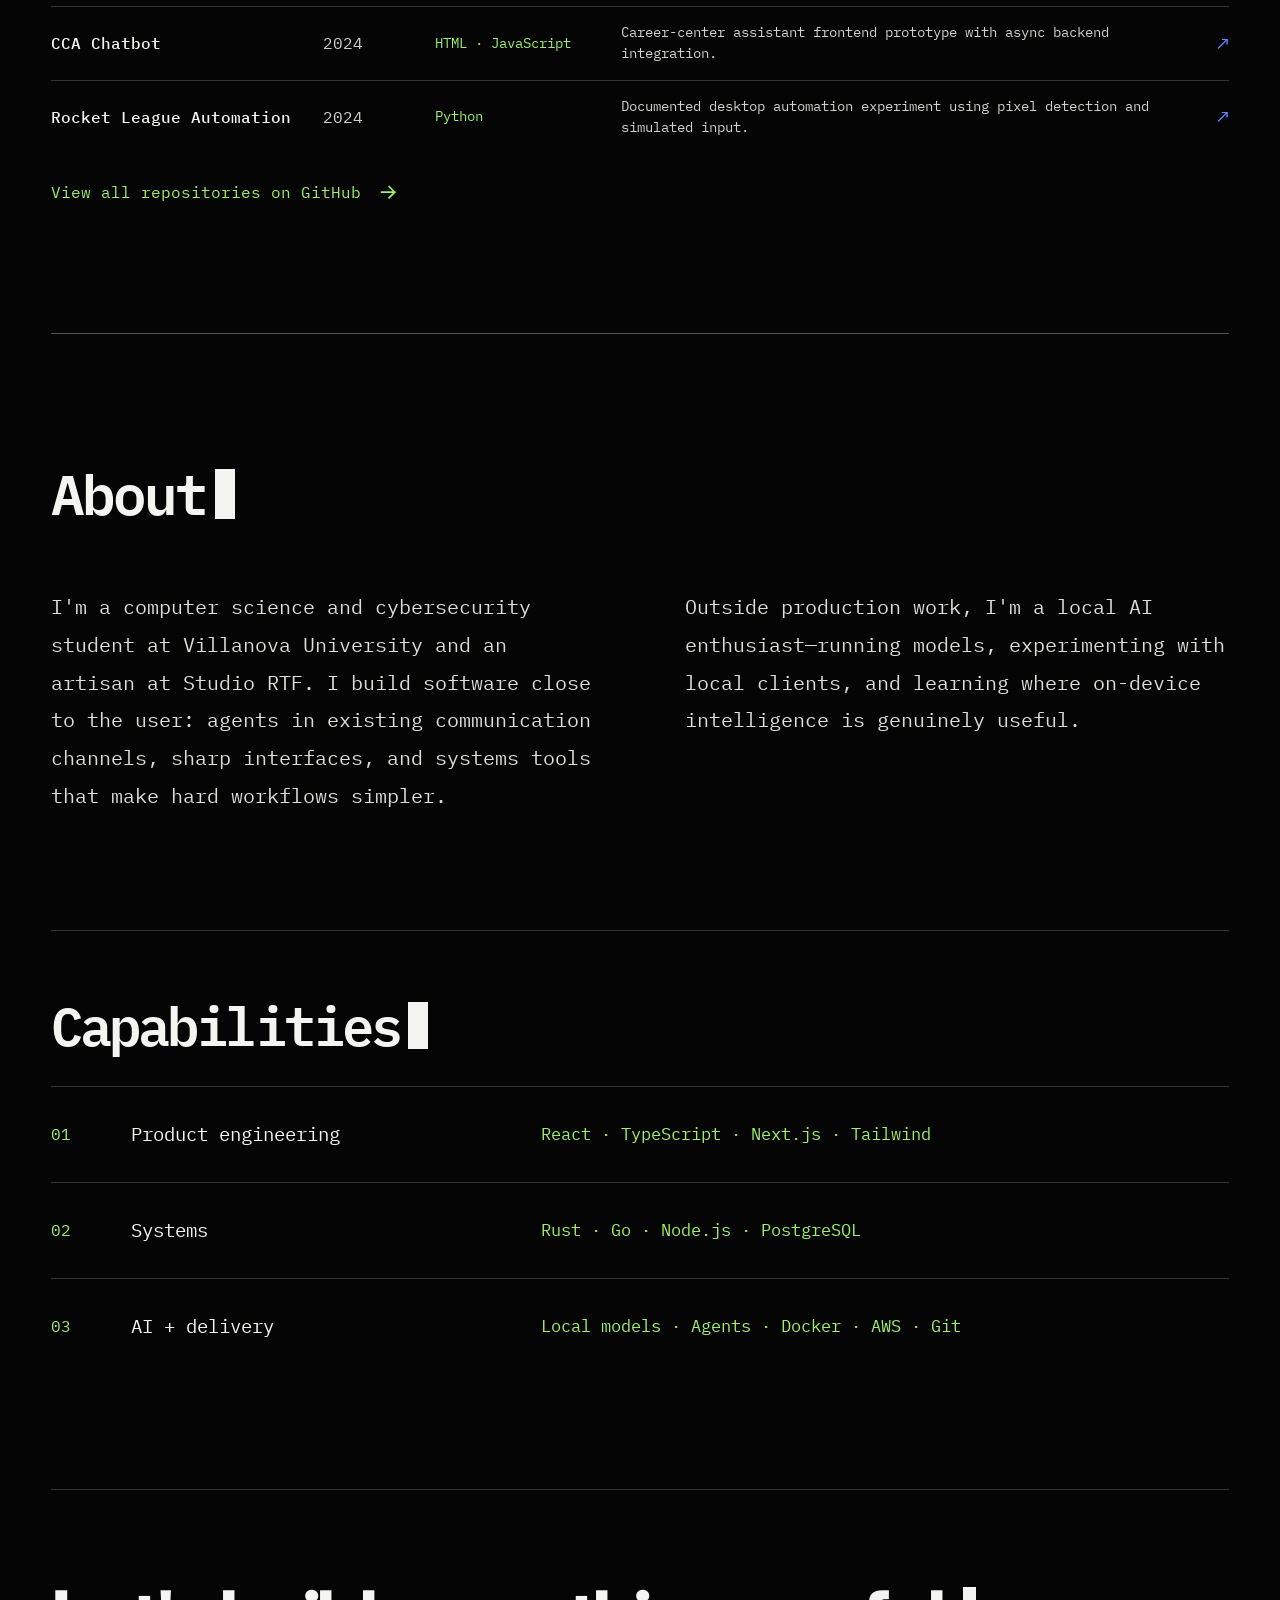
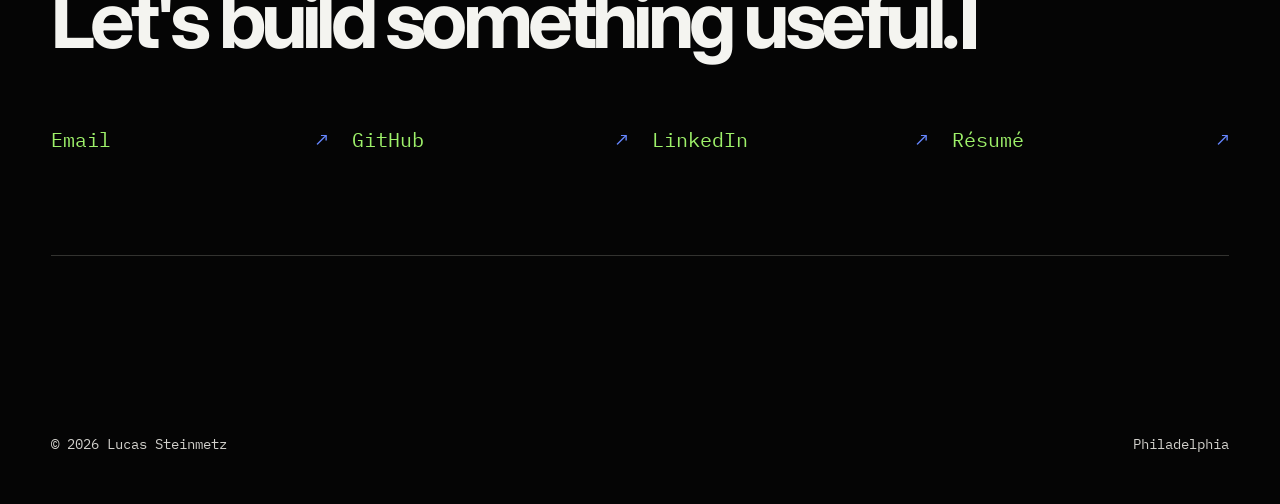
==== commit b4cbf3bd: "Refine hero headline rhythm" ====
--- a/index.html
+++ b/index.html
@@ -60,7 +60,7 @@
   <main id="main-content">
     <section class="hero shell" id="top" aria-labelledby="hero-title">
       <div class="hero-copy">
-        <h1 id="hero-title">I build AI systems that turn conversations into outcomes.<span class="cursor-block" aria-hidden="true"></span></h1>
+        <h1 id="hero-title"><span class="hero-line">I build AI systems</span> <span class="hero-line">that turn conversations</span> <span class="hero-line">into outcomes.<span class="cursor-block" aria-hidden="true"></span></span></h1>
         <p class="hero-summary">At Studio RTF, I work on Text Maddie—an iMessage-native outreach agent for leads, customers, and follow-up.</p>
         <div class="hero-actions">
           <a class="button button-primary" href="#work">
--- a/css/style.css
+++ b/css/style.css
@@ -200,14 +200,18 @@
 }
 
 .hero h1 {
-  max-width: 13ch;
+  max-width: 16ch;
   margin: 0;
   font-family: var(--sans);
-  font-size: clamp(3.15rem, 6.1vw, 6.35rem);
+  font-size: clamp(3.15rem, 5.4vw, 5.75rem);
   font-weight: 700;
   letter-spacing: -0.065em;
   line-height: 0.98;
   text-wrap: balance;
+}
+
+.hero-line {
+  display: block;
 }
 
 .cursor-block {
@@ -297,6 +301,12 @@
   background: var(--surface);
 }
 
+.case-copy,
+.workflow-panel,
+.studio-details {
+  min-width: 0;
+}
+
 .impact-panel {
   min-height: 24rem;
   display: flex;
@@ -851,7 +861,7 @@
 
   .case-study-primary,
   .case-study-secondary {
-    grid-template-columns: 1fr;
+    grid-template-columns: minmax(0, 1fr);
   }
 
   .workflow-panel {
@@ -911,6 +921,10 @@
 
   .hero h1 {
     max-width: 12ch;
+  }
+
+  .hero-line {
+    display: inline;
   }
 
   .impact-panel {
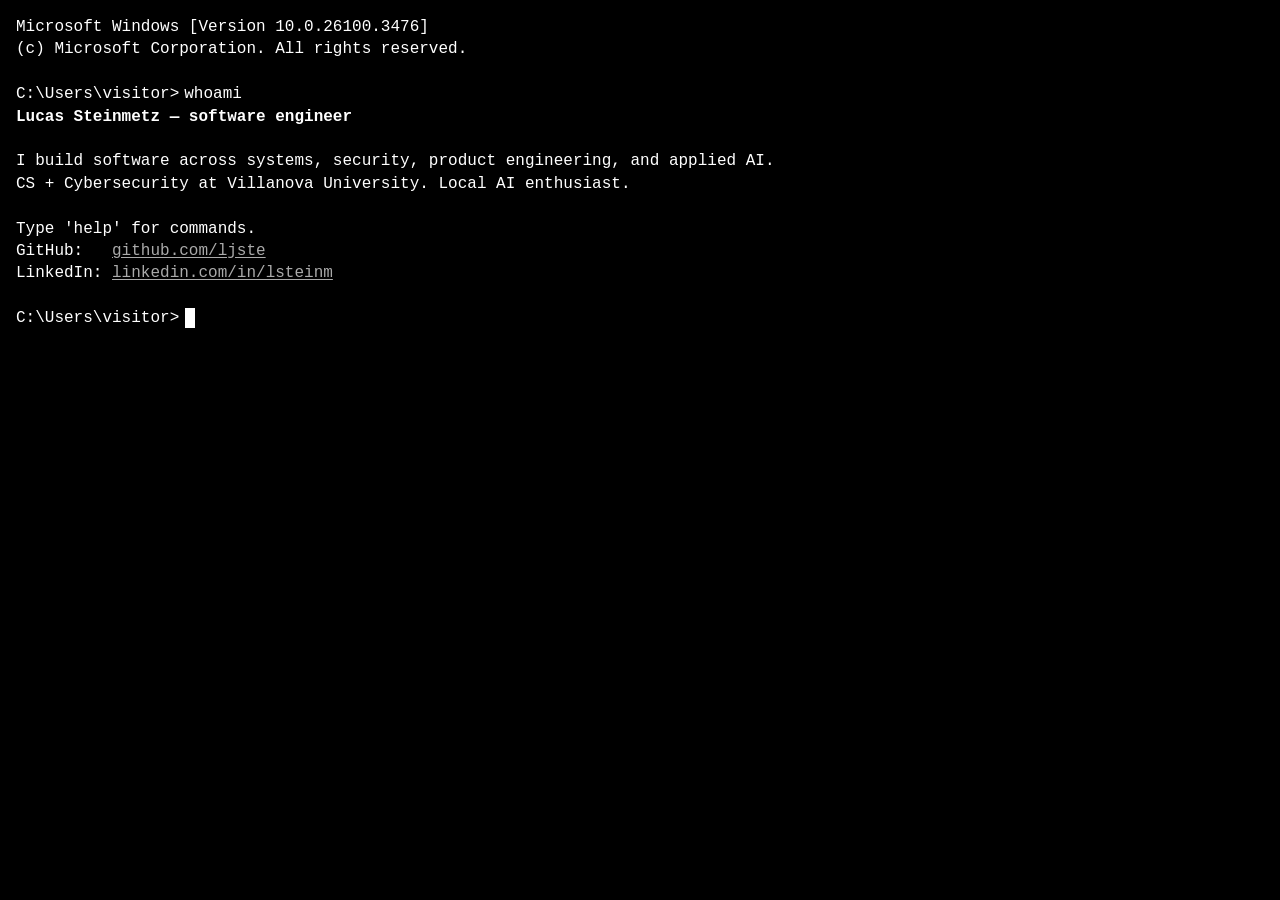
==== commit 03d75122: "Bring back the terminal" ====
--- a/index.html
+++ b/index.html
@@ -3,24 +3,21 @@
 <head>
   <meta charset="utf-8">
   <meta name="viewport" content="width=device-width, initial-scale=1">
-  <title>Lucas Steinmetz — AI Systems &amp; Product Engineering</title>
-  <meta name="description" content="Lucas Steinmetz builds production AI systems, product interfaces, and open-source systems tools. Artisan at Studio RTF and product engineer on Text Maddie.">
-  <meta name="theme-color" content="#050505">
+  <title>Lucas Steinmetz — Software Engineer</title>
+  <meta name="description" content="The interactive terminal portfolio of Lucas Steinmetz, a software engineer working across systems, security, product engineering, and applied AI.">
+  <meta name="theme-color" content="#000000">
   <meta name="robots" content="index, follow">
   <link rel="canonical" href="https://ljste.github.io/">
-  <link rel="preconnect" href="https://fonts.googleapis.com">
-  <link rel="preconnect" href="https://fonts.gstatic.com" crossorigin>
-  <link href="https://fonts.googleapis.com/css2?family=IBM+Plex+Mono:wght@400;500;600&amp;family=Inter:wght@500;600;700&amp;display=swap" rel="stylesheet">
   <link rel="stylesheet" href="css/style.css">
 
   <meta property="og:type" content="website">
   <meta property="og:url" content="https://ljste.github.io/">
-  <meta property="og:title" content="Lucas Steinmetz — AI Systems &amp; Product Engineering">
-  <meta property="og:description" content="Production AI systems, product interfaces, and open-source systems work.">
+  <meta property="og:title" content="Lucas Steinmetz — Software Engineer">
+  <meta property="og:description" content="Systems, security, product engineering, and applied AI—explored through an interactive command prompt.">
   <meta property="og:site_name" content="Lucas Steinmetz">
   <meta name="twitter:card" content="summary">
-  <meta name="twitter:title" content="Lucas Steinmetz — AI Systems &amp; Product Engineering">
-  <meta name="twitter:description" content="Production AI systems, product interfaces, and open-source systems work.">
+  <meta name="twitter:title" content="Lucas Steinmetz — Software Engineer">
+  <meta name="twitter:description" content="Systems, security, product engineering, and applied AI.">
 
   <script type="application/ld+json">
   {
@@ -28,218 +25,53 @@
     "@type": "Person",
     "name": "Lucas Steinmetz",
     "url": "https://ljste.github.io/",
+    "jobTitle": "Software Engineer",
     "sameAs": [
       "https://github.com/ljste",
       "https://www.linkedin.com/in/lsteinm/"
     ],
-    "affiliation": [
-      { "@type": "Organization", "name": "Studio RTF", "url": "https://studiortf.com/" },
-      { "@type": "CollegeOrUniversity", "name": "Villanova University" }
-    ],
-    "knowsAbout": ["Artificial intelligence", "Software engineering", "Cybersecurity", "Rust", "Go", "TypeScript"]
+    "alumniOf": {
+      "@type": "CollegeOrUniversity",
+      "name": "Villanova University"
+    },
+    "knowsAbout": [
+      "Software engineering",
+      "Systems programming",
+      "Cybersecurity",
+      "Cloud infrastructure",
+      "Artificial intelligence"
+    ]
   }
   </script>
 </head>
 <body>
-  <a class="skip-link" href="#main-content">Skip to content</a>
+  <a class="skip-link" href="#command">Skip to terminal input</a>
 
-  <header class="site-header">
-    <div class="shell header-inner">
-      <a class="brand" href="#top" aria-label="Lucas Steinmetz, home">
-        lucas.steinmetz<span class="brand-cursor" aria-hidden="true"></span>
-      </a>
-      <nav class="site-nav" aria-label="Primary navigation">
-        <a href="#work">Work</a>
-        <a href="#archive">Archive</a>
-        <a href="#about">About</a>
-      </nav>
-      <a class="header-cta" href="mailto:lsteinme@villanova.edu">Email me</a>
-    </div>
-  </header>
+  <main class="terminal" id="terminal" aria-label="Lucas Steinmetz interactive portfolio terminal">
+    <section id="terminal-output" role="log" aria-live="polite" aria-relevant="additions text"></section>
 
-  <main id="main-content">
-    <section class="hero shell" id="top" aria-labelledby="hero-title">
-      <div class="hero-copy">
-        <h1 id="hero-title"><span class="hero-line">I build AI systems</span> <span class="hero-line">that turn conversations</span> <span class="hero-line">into outcomes.<span class="cursor-block" aria-hidden="true"></span></span></h1>
-        <p class="hero-summary">At Studio RTF, I work on Text Maddie—an iMessage-native outreach agent for leads, customers, and follow-up.</p>
-        <div class="hero-actions">
-          <a class="button button-primary" href="#work">
-            See the work
-            <svg aria-hidden="true" viewBox="0 0 24 24"><path d="M5 12h14M13 6l6 6-6 6"/></svg>
-          </a>
-          <a class="button button-secondary" href="https://github.com/ljste" target="_blank" rel="noopener noreferrer">
-            GitHub
-            <svg aria-hidden="true" viewBox="0 0 24 24"><path d="M14 5h5v5M10 14 19 5M19 13v6H5V5h6"/></svg>
-          </a>
-        </div>
-        <p class="identity-line">CS + Cybersecurity <span aria-hidden="true">·</span> Villanova University</p>
-      </div>
-
-      <aside class="impact-panel" aria-label="Monthly client portfolio impact">
-        <p class="terminal-command"><span aria-hidden="true">$</span> impact --monthly</p>
-        <p class="impact-value">$4M+</p>
-        <p class="impact-label">client revenue booked<br>across the portfolio</p>
-        <span class="terminal-prompt" aria-hidden="true"></span>
-      </aside>
-    </section>
-
-    <section class="section shell" id="work" aria-labelledby="work-heading">
-      <div class="section-title-row">
-        <h2 id="work-heading">Selected work<span class="cursor-small" aria-hidden="true"></span></h2>
-        <span class="section-rule" aria-hidden="true"></span>
-        <span class="section-cross" aria-hidden="true"></span>
-      </div>
-
-      <article class="case-study case-study-primary">
-        <div class="case-copy">
-          <h3>Text Maddie<span class="prompt-mark" aria-hidden="true"> &gt;_</span></h3>
-          <p class="case-role">Product engineering <span aria-hidden="true">·</span> Studio RTF</p>
-          <p class="case-description">An iMessage-native outreach agent for leads, customers, and follow-up—built to move conversations toward booked outcomes.</p>
-          <ul class="tag-list" aria-label="Text Maddie focus areas">
-            <li>Agents</li>
-            <li>iMessage</li>
-            <li>Automation</li>
-            <li>Production systems</li>
-          </ul>
-          <a class="text-link" href="https://studiortf.com/#workshop" target="_blank" rel="noopener noreferrer">
-            View Studio RTF
-            <svg aria-hidden="true" viewBox="0 0 24 24"><path d="M5 12h14M13 6l6 6-6 6"/></svg>
-          </a>
-        </div>
-
-        <div class="workflow-panel" aria-label="Text Maddie workflow: Lead to iMessage to Maddie to Booking">
-          <p class="terminal-command"><span aria-hidden="true">$</span> workflow</p>
-          <div class="workflow">
-            <div class="workflow-step">
-              <svg aria-hidden="true" viewBox="0 0 48 48"><circle cx="24" cy="16" r="8"/><path d="M10 40c1-10 6-15 14-15s13 5 14 15"/></svg>
-              <span>Lead</span>
-            </div>
-            <svg class="workflow-arrow" aria-hidden="true" viewBox="0 0 32 24"><path d="M2 12h25M21 6l6 6-6 6"/></svg>
-            <div class="workflow-step">
-              <svg aria-hidden="true" viewBox="0 0 48 48"><path d="M9 11h30a5 5 0 0 1 5 5v14a5 5 0 0 1-5 5H25l-9 7v-7H9a5 5 0 0 1-5-5V16a5 5 0 0 1 5-5Z"/></svg>
-              <span>iMessage</span>
-            </div>
-            <svg class="workflow-arrow" aria-hidden="true" viewBox="0 0 32 24"><path d="M2 12h25M21 6l6 6-6 6"/></svg>
-            <div class="workflow-step">
-              <svg aria-hidden="true" viewBox="0 0 48 48"><rect x="9" y="13" width="30" height="25" rx="7"/><path d="M24 7v6M21 6h6M4 22h5M39 22h5"/><circle cx="19" cy="25" r="1.5"/><circle cx="29" cy="25" r="1.5"/><path d="M19 32h10"/></svg>
-              <span>Maddie</span>
-            </div>
-            <svg class="workflow-arrow" aria-hidden="true" viewBox="0 0 32 24"><path d="M2 12h25M21 6l6 6-6 6"/></svg>
-            <div class="workflow-step">
-              <svg aria-hidden="true" viewBox="0 0 48 48"><rect x="6" y="10" width="36" height="32" rx="3"/><path d="M6 20h36M15 5v10M33 5v10"/></svg>
-              <span>Booking</span>
-            </div>
-          </div>
-        </div>
-      </article>
-
-      <article class="case-study case-study-secondary">
-        <div class="case-copy">
-          <h3>Studio RTF client systems<span class="prompt-mark" aria-hidden="true"> &gt;_</span></h3>
-          <p class="case-role">Artisan</p>
-          <p class="case-description">Bespoke agents, apps, systems, and interfaces for businesses with workflows that off-the-shelf software cannot fit.</p>
-        </div>
-        <div class="studio-details">
-          <ul class="studio-disciplines" aria-label="Studio RTF disciplines">
-            <li>Agents</li>
-            <li>Apps</li>
-            <li>Systems</li>
-            <li>Interfaces</li>
-          </ul>
-          <a class="text-link" href="https://studiortf.com/" target="_blank" rel="noopener noreferrer">
-            Visit the studio
-            <svg aria-hidden="true" viewBox="0 0 24 24"><path d="M5 12h14M13 6l6 6-6 6"/></svg>
-          </a>
-        </div>
-      </article>
-
-      <div class="open-source-rail" aria-label="Featured open-source projects">
-        <span class="rail-label">$ open-source</span>
-        <a href="https://github.com/ljste/stowaway" target="_blank" rel="noopener noreferrer">stowaway <span aria-hidden="true">↗</span></a>
-        <a href="https://github.com/ljste/gonuke" target="_blank" rel="noopener noreferrer">gonuke <span aria-hidden="true">↗</span></a>
-        <a href="https://github.com/ljste/rustproxy" target="_blank" rel="noopener noreferrer">rustproxy <span aria-hidden="true">↗</span></a>
-        <a class="rail-archive" href="#archive">Archive <span aria-hidden="true">→</span></a>
-      </div>
-    </section>
-
-    <section class="section shell archive-section" id="archive" aria-labelledby="archive-heading">
-      <div class="archive-intro">
-        <h2 id="archive-heading">Project archive<span class="cursor-small" aria-hidden="true"></span></h2>
-        <p>Open-source tools, web experiments, and data projects.</p>
-      </div>
-
-      <div class="archive-toolbar">
-        <div class="filters" role="group" aria-label="Filter projects">
-          <button class="filter-button is-active" type="button" data-filter="all" aria-pressed="true">All</button>
-          <button class="filter-button" type="button" data-filter="systems" aria-pressed="false">Systems</button>
-          <button class="filter-button" type="button" data-filter="web" aria-pressed="false">Web</button>
-          <button class="filter-button" type="button" data-filter="data" aria-pressed="false">Data</button>
-          <button class="filter-button" type="button" data-filter="experiments" aria-pressed="false">Experiments</button>
-        </div>
-        <p class="archive-count" id="archive-count" aria-live="polite">Loading projects…</p>
-      </div>
-
-      <div class="project-table" id="project-table" aria-label="Project archive">
-        <div class="project-header" aria-hidden="true">
-          <span>Project</span>
-          <span>Year</span>
-          <span>Stack</span>
-          <span>What it does</span>
-          <span></span>
-        </div>
-        <div class="project-loading">Loading verified public work…</div>
-      </div>
-      <noscript>
-        <p class="noscript-note">JavaScript is required for the filterable archive. <a href="https://github.com/ljste">View all repositories on GitHub.</a></p>
-      </noscript>
-      <a class="text-link archive-github" href="https://github.com/ljste?tab=repositories" target="_blank" rel="noopener noreferrer">
-        View all repositories on GitHub
-        <svg aria-hidden="true" viewBox="0 0 24 24"><path d="M5 12h14M13 6l6 6-6 6"/></svg>
-      </a>
-    </section>
-
-    <section class="section shell about-section" id="about" aria-labelledby="about-heading">
-      <h2 id="about-heading">About<span class="cursor-small" aria-hidden="true"></span></h2>
-      <div class="about-copy">
-        <p>I'm a computer science and cybersecurity student at Villanova University and an artisan at Studio RTF. I build software close to the user: agents in existing communication channels, sharp interfaces, and systems tools that make hard workflows simpler.</p>
-        <p>Outside production work, I'm a local AI enthusiast—running models, experimenting with local clients, and learning where on-device intelligence is genuinely useful.</p>
-      </div>
-
-      <div class="capabilities" aria-labelledby="capabilities-heading">
-        <h3 id="capabilities-heading">Capabilities<span class="cursor-small" aria-hidden="true"></span></h3>
-        <div class="capability-row">
-          <span class="capability-number">01</span>
-          <span class="capability-name">Product engineering</span>
-          <span class="capability-stack">React · TypeScript · Next.js · Tailwind</span>
-        </div>
-        <div class="capability-row">
-          <span class="capability-number">02</span>
-          <span class="capability-name">Systems</span>
-          <span class="capability-stack">Rust · Go · Node.js · PostgreSQL</span>
-        </div>
-        <div class="capability-row">
-          <span class="capability-number">03</span>
-          <span class="capability-name">AI + delivery</span>
-          <span class="capability-stack">Local models · Agents · Docker · AWS · Git</span>
+    <form id="command-form" autocomplete="off">
+      <div id="input-line">
+        <span class="prompt" aria-hidden="true">C:\Users\visitor&gt;</span>
+        <div id="input-wrapper">
+          <label class="sr-only" for="command">Enter a portfolio command</label>
+          <input
+            id="command"
+            name="command"
+            type="text"
+            autocomplete="off"
+            autocapitalize="none"
+            spellcheck="false"
+            aria-describedby="terminal-hint"
+            autofocus
+          >
+          <span id="cursor" aria-hidden="true"></span>
         </div>
       </div>
+    </form>
 
-      <div class="contact-block">
-        <h3>Let's build something useful.<span class="cursor-block" aria-hidden="true"></span></h3>
-        <div class="contact-links">
-          <a href="mailto:lsteinme@villanova.edu">Email <span aria-hidden="true">↗</span></a>
-          <a href="https://github.com/ljste" target="_blank" rel="noopener noreferrer">GitHub <span aria-hidden="true">↗</span></a>
-          <a href="https://www.linkedin.com/in/lsteinm/" target="_blank" rel="noopener noreferrer">LinkedIn <span aria-hidden="true">↗</span></a>
-          <a href="downloads/resume.pdf" target="_blank" rel="noopener noreferrer">Résumé <span aria-hidden="true">↗</span></a>
-        </div>
-      </div>
-    </section>
+    <p id="terminal-hint" class="sr-only">Type help and press Enter to see all available commands. Use the up and down arrow keys for command history.</p>
   </main>
-
-  <footer class="site-footer shell">
-    <p>© 2026 Lucas Steinmetz</p>
-    <p>Philadelphia</p>
-  </footer>
 
   <script src="js/script.js" defer></script>
 </body>
--- a/css/style.css
+++ b/css/style.css
@@ -1,22 +1,12 @@
 :root {
   color-scheme: dark;
-  --bg: #050505;
-  --surface: #090909;
-  --surface-hover: #0d0d0d;
-  --text: #f4f4f0;
-  --muted: #aaa9a3;
-  --dim: #73736f;
-  --line: #333330;
-  --line-strong: #555550;
-  --green: #9ef16a;
-  --green-soft: #c0ff9a;
-  --blue: #6687ff;
-  --focus: #b9ff89;
-  --sans: "Inter", "Segoe UI", Helvetica, Arial, sans-serif;
-  --mono: "IBM Plex Mono", Consolas, "Courier New", monospace;
-  --shell: 1440px;
-  --gutter: clamp(1.25rem, 4vw, 3.75rem);
-  --section-space: clamp(6rem, 10vw, 10rem);
+  --bg-color: #000000;
+  --text-color: #ffffff;
+  --muted-color: #aaaaaa;
+  --link-color: #aaaaaa;
+  --link-hover-color: #ffffff;
+  --cursor-color: #ffffff;
+  --prompt-color: #ffffff;
 }
 
 *,
@@ -25,1145 +15,195 @@
   box-sizing: border-box;
 }
 
-html {
-  scroll-behavior: smooth;
-  scroll-padding-top: 7rem;
-  background: var(--bg);
-}
-
+html,
 body {
-  margin: 0;
   min-width: 320px;
-  background: var(--bg);
-  color: var(--text);
-  font-family: var(--mono);
+  min-height: 100%;
+  margin: 0;
+  background: var(--bg-color);
+}
+
+body {
+  color: var(--text-color);
+  font-family: Consolas, "Courier New", monospace;
   font-size: 16px;
-  line-height: 1.65;
+  line-height: 1.4;
   text-rendering: optimizeLegibility;
-  -webkit-font-smoothing: antialiased;
+  -webkit-font-smoothing: none;
 }
 
 ::selection {
-  background: var(--green);
-  color: var(--bg);
-}
-
-a {
-  color: inherit;
-  text-decoration: none;
-}
-
-button,
-a {
-  -webkit-tap-highlight-color: transparent;
-}
-
-button {
-  font: inherit;
-}
-
-svg {
-  display: block;
-}
-
-.shell {
-  width: min(calc(100% - (var(--gutter) * 2)), var(--shell));
-  margin-inline: auto;
+  background: var(--text-color);
+  color: var(--bg-color);
 }
 
 .skip-link {
   position: fixed;
-  top: 0.75rem;
-  left: 0.75rem;
-  z-index: 100;
-  padding: 0.65rem 0.9rem;
-  border: 1px solid var(--green);
-  background: var(--bg);
-  color: var(--green);
+  top: 0.5rem;
+  left: 0.5rem;
+  z-index: 10;
+  padding: 0.35rem 0.55rem;
+  background: var(--text-color);
+  color: var(--bg-color);
   transform: translateY(-160%);
-  transition: transform 160ms ease;
 }
 
 .skip-link:focus {
   transform: translateY(0);
 }
 
-:focus-visible {
-  outline: 2px solid var(--focus);
-  outline-offset: 4px;
-}
-
-.site-header {
-  position: sticky;
-  top: 0;
-  z-index: 50;
-  border-bottom: 1px solid var(--line);
-  background: rgba(5, 5, 5, 0.94);
-  backdrop-filter: blur(14px);
-}
-
-.header-inner {
-  min-height: 6.75rem;
-  display: grid;
-  grid-template-columns: 1fr auto auto;
-  align-items: center;
-  gap: clamp(2rem, 5vw, 5rem);
-}
-
-.brand {
-  width: fit-content;
-  display: inline-flex;
-  align-items: center;
-  font-size: clamp(1rem, 1.6vw, 1.35rem);
-  font-weight: 600;
-  letter-spacing: -0.04em;
-}
-
-.brand-cursor,
-.cursor-small,
-.cursor-block {
-  display: inline-block;
-  background: var(--text);
-  animation: cursor-blink 1.05s steps(1, end) infinite;
-}
-
-.brand-cursor {
-  width: 0.5em;
-  height: 1.05em;
-  margin-left: 0.22em;
-}
-
-.site-nav {
+.sr-only {
+  position: absolute;
+  width: 1px;
+  height: 1px;
+  padding: 0;
+  margin: -1px;
+  overflow: hidden;
+  clip: rect(0, 0, 0, 0);
+  white-space: nowrap;
+  border: 0;
+}
+
+.terminal {
+  width: 100%;
+  min-height: 100svh;
+  padding: 16px;
+  background: var(--bg-color);
+  color: var(--text-color);
+}
+
+#terminal-output {
+  max-height: calc(100svh - 5.5rem);
+  margin: 0;
+  padding: 0;
+  overflow-y: auto;
+  overflow-wrap: anywhere;
+  scrollbar-color: var(--text-color) var(--bg-color);
+}
+
+#terminal-output .output-line,
+#terminal-output .command-line {
+  display: block;
+  min-height: 1.4em;
+  margin: 0;
+  padding: 0;
+  white-space: pre-wrap;
+}
+
+#terminal-output .muted-line {
+  color: var(--muted-color);
+}
+
+#terminal-output .section-label {
+  color: var(--text-color);
+  font-weight: 700;
+}
+
+#command-form,
+#input-line {
+  margin: 0;
+  padding: 0;
+}
+
+#input-line {
   display: flex;
-  align-items: center;
-  gap: clamp(1.5rem, 4vw, 4rem);
-}
-
-.site-nav a {
+  align-items: baseline;
+}
+
+.prompt {
+  flex-shrink: 0;
+  margin-right: 5px;
+  color: var(--prompt-color);
+  white-space: nowrap;
+}
+
+#input-wrapper {
   position: relative;
-  padding: 0.35rem 0;
-  color: var(--text);
-  font-size: 1rem;
-}
-
-.site-nav a::after {
-  content: "";
+  display: flex;
+  flex: 1 1 auto;
+  min-width: 0;
+  align-items: baseline;
+}
+
+#command {
+  width: 100%;
+  min-width: 0;
+  margin: 0;
+  padding: 0;
+  border: 0;
+  border-radius: 0;
+  outline: none;
+  background: transparent;
+  color: var(--text-color);
+  caret-color: transparent;
+  font: inherit;
+  line-height: inherit;
+}
+
+#cursor {
   position: absolute;
-  inset: auto 0 0;
-  height: 1px;
-  background: var(--green);
-  transform: scaleX(0);
-  transform-origin: right;
-  transition: transform 180ms ease;
-}
-
-.site-nav a:hover::after,
-.site-nav a:focus-visible::after,
-.site-nav a.is-current::after {
-  transform: scaleX(1);
-  transform-origin: left;
-}
-
-.site-nav a.is-current {
-  color: var(--green);
-}
-
-.header-cta {
-  min-height: 3.5rem;
-  display: inline-flex;
-  align-items: center;
-  justify-content: center;
-  padding: 0.75rem 1.9rem;
-  border: 1px solid var(--green);
-  color: var(--green);
-  font-weight: 500;
-  transition: background 160ms ease, color 160ms ease;
-}
-
-.header-cta:hover,
-.header-cta:focus-visible {
-  background: var(--green);
-  color: var(--bg);
-}
-
-.hero {
-  min-height: clamp(42rem, calc(100svh - 6.75rem), 54rem);
-  display: grid;
-  grid-template-columns: minmax(0, 1.6fr) minmax(18rem, 0.9fr);
-  align-items: center;
-  gap: clamp(3rem, 7vw, 8rem);
-  padding-block: clamp(5rem, 9vw, 8.5rem);
-}
-
-.hero-copy {
-  min-width: 0;
-}
-
-.hero h1 {
-  max-width: 16ch;
-  margin: 0;
-  font-family: var(--sans);
-  font-size: clamp(3.15rem, 5.4vw, 5.75rem);
-  font-weight: 700;
-  letter-spacing: -0.065em;
-  line-height: 0.98;
-  text-wrap: balance;
-}
-
-.hero-line {
+  top: 0.08em;
+  left: 0;
+  z-index: 1;
   display: block;
-}
-
-.cursor-block {
-  width: 0.16em;
-  height: 0.78em;
-  margin-left: 0.1em;
-  vertical-align: -0.02em;
-}
-
-.hero-summary {
-  max-width: 58ch;
-  margin: clamp(2rem, 4vw, 3.25rem) 0 0;
-  color: #d6d5d0;
-  font-size: clamp(1rem, 1.5vw, 1.28rem);
-  line-height: 1.75;
-}
-
-.hero-actions {
-  display: flex;
-  flex-wrap: wrap;
-  gap: 1rem;
-  margin-top: 2.35rem;
-}
-
-.button {
-  min-height: 4.75rem;
-  display: inline-flex;
-  align-items: center;
-  justify-content: space-between;
-  gap: 2.5rem;
-  padding: 1rem 1.8rem;
-  border: 1px solid;
-  font-size: 1.05rem;
-  font-weight: 500;
-  transition: background 160ms ease, color 160ms ease, transform 160ms ease;
-}
-
-.button svg,
-.text-link svg {
-  width: 1.4rem;
-  height: 1.4rem;
-  fill: none;
-  stroke: currentColor;
-  stroke-linecap: square;
-  stroke-linejoin: miter;
-  stroke-width: 1.8;
-}
-
-.button:hover,
-.button:focus-visible {
-  transform: translateY(-2px);
-}
-
-.button-primary {
-  min-width: min(100%, 22rem);
-  border-color: var(--green);
-  color: var(--green);
-}
-
-.button-primary:hover,
-.button-primary:focus-visible {
-  background: var(--green);
-  color: var(--bg);
-}
-
-.button-secondary {
-  min-width: 13rem;
-  border-color: var(--blue);
-  color: var(--blue);
-}
-
-.button-secondary:hover,
-.button-secondary:focus-visible {
-  background: var(--blue);
-  color: var(--bg);
-}
-
-.identity-line {
-  margin: 2.15rem 0 0;
-  color: #d2d1cc;
-  font-size: clamp(0.88rem, 1.2vw, 1.05rem);
-}
-
-.impact-panel,
-.workflow-panel {
-  border: 1px solid var(--line-strong);
-  background: var(--surface);
-}
-
-.case-copy,
-.workflow-panel,
-.studio-details {
-  min-width: 0;
-}
-
-.impact-panel {
-  min-height: 24rem;
-  display: flex;
-  flex-direction: column;
-  justify-content: center;
-  padding: clamp(2rem, 4vw, 3.25rem);
-}
-
-.terminal-command {
-  margin: 0;
-  color: var(--green);
-  font-size: clamp(0.9rem, 1.4vw, 1.12rem);
-}
-
-.terminal-command span {
-  color: var(--green);
-}
-
-.impact-value {
-  margin: 1.5rem 0 0;
-  font-family: var(--sans);
-  font-size: clamp(4.5rem, 8vw, 7.25rem);
-  font-weight: 500;
-  letter-spacing: -0.06em;
-  line-height: 1;
-}
-
-.impact-label {
-  margin: 1.25rem 0 0;
-  color: #deddd8;
-  font-size: clamp(1rem, 1.6vw, 1.25rem);
-  line-height: 1.65;
-}
-
-.terminal-prompt {
-  width: 1rem;
-  height: 2px;
-  margin-top: 2.6rem;
-  background: var(--green);
-  animation: cursor-blink 1.05s steps(1, end) infinite;
-}
-
-.section {
-  padding-block: var(--section-space);
-}
-
-#work {
-  border-top: 1px solid var(--line-strong);
-}
-
-.section-title-row {
-  display: grid;
-  grid-template-columns: auto minmax(3rem, 1fr) 1.75rem;
-  align-items: center;
-  gap: 2rem;
-  margin-bottom: 1.65rem;
-}
-
-.section h2,
-.about-section h2,
-.capabilities h3 {
-  margin: 0;
-  font-size: clamp(2.25rem, 4.2vw, 3.6rem);
-  font-weight: 600;
-  letter-spacing: -0.055em;
-  line-height: 1.1;
-}
-
-.cursor-small {
-  width: 0.36em;
-  height: 0.88em;
-  margin-left: 0.16em;
-  vertical-align: -0.06em;
-}
-
-.section-rule {
-  height: 1px;
-  background: var(--line);
-}
-
-.section-cross {
-  position: relative;
-  width: 1.75rem;
-  height: 1.75rem;
-}
-
-.section-cross::before,
-.section-cross::after {
-  content: "";
-  position: absolute;
-  top: 50%;
-  left: 0;
-  width: 100%;
-  height: 1px;
-  background: var(--line-strong);
-}
-
-.section-cross::after {
-  transform: rotate(90deg);
-}
-
-.case-study {
-  display: grid;
-  border-top: 1px solid var(--line);
-}
-
-.case-study-primary {
-  grid-template-columns: minmax(0, 0.9fr) minmax(31rem, 1.1fr);
-  gap: clamp(3rem, 6vw, 7rem);
-  padding-block: clamp(2rem, 4.5vw, 4.5rem);
-}
-
-.case-copy h3 {
-  margin: 0;
-  font-size: clamp(2.1rem, 4vw, 3.5rem);
-  font-weight: 600;
-  letter-spacing: -0.045em;
-  line-height: 1.12;
-}
-
-.prompt-mark {
-  color: var(--green);
-  font-size: 0.55em;
-  font-weight: 500;
-  letter-spacing: 0;
-}
-
-.case-role {
-  margin: 0.7rem 0 0;
-  color: var(--green);
-  font-size: clamp(0.9rem, 1.3vw, 1.05rem);
-}
-
-.case-description {
-  max-width: 55ch;
-  margin: 1.45rem 0 0;
-  color: #d5d4cf;
-  font-size: clamp(1rem, 1.45vw, 1.2rem);
-  line-height: 1.75;
-}
-
-.tag-list,
-.studio-disciplines {
-  list-style: none;
-  padding: 0;
-}
-
-.tag-list {
-  display: flex;
-  flex-wrap: wrap;
-  gap: 0.65rem;
-  margin: 1.6rem 0 0;
-}
-
-.tag-list li,
-.studio-disciplines li {
-  border: 1px solid var(--green);
-  color: var(--green);
-  font-size: 0.86rem;
-  line-height: 1;
-}
-
-.tag-list li {
-  padding: 0.55rem 0.75rem;
-}
-
-.text-link {
-  width: fit-content;
-  display: inline-flex;
-  align-items: center;
-  gap: 1rem;
-  margin-top: 1.9rem;
-  color: var(--green);
-  font-size: 1rem;
+  width: 0.6em;
+  height: 1.2em;
+  background: var(--cursor-color);
+  opacity: 0;
+  pointer-events: none;
+  animation: blink 1s step-end infinite;
+}
+
+#command:focus + #cursor {
+  opacity: 1;
+}
+
+a.output-link {
+  color: var(--link-color);
   text-decoration: underline;
-  text-decoration-color: transparent;
-  text-underline-offset: 0.35em;
-  transition: color 160ms ease, text-decoration-color 160ms ease;
-}
-
-.text-link:hover,
-.text-link:focus-visible {
-  color: var(--green-soft);
-  text-decoration-color: currentColor;
-}
-
-.workflow-panel {
-  align-self: center;
-  padding: clamp(1.5rem, 3vw, 2.5rem);
-}
-
-.workflow {
-  display: grid;
-  grid-template-columns: 1fr auto 1fr auto 1fr auto 1fr;
-  align-items: center;
-  gap: clamp(0.5rem, 1.2vw, 1.15rem);
-  margin-top: 2rem;
-}
-
-.workflow-step {
-  min-width: 0;
-  aspect-ratio: 0.82;
-  display: flex;
-  flex-direction: column;
-  align-items: center;
-  justify-content: center;
-  gap: 1rem;
-  border: 1px solid #777772;
-  color: var(--text);
-}
-
-.workflow-step > svg {
-  width: clamp(2rem, 4vw, 3.25rem);
-  height: clamp(2rem, 4vw, 3.25rem);
-  fill: none;
-  stroke: var(--green);
-  stroke-linecap: square;
-  stroke-linejoin: miter;
-  stroke-width: 1.8;
-}
-
-.workflow-step span {
-  font-size: clamp(0.68rem, 1.05vw, 0.95rem);
-}
-
-.workflow-arrow {
-  width: clamp(1.25rem, 2.5vw, 2rem);
-  fill: none;
-  stroke: var(--green);
-  stroke-linecap: square;
-  stroke-linejoin: miter;
-  stroke-width: 1.6;
-}
-
-.case-study-secondary {
-  grid-template-columns: minmax(0, 1fr) minmax(28rem, 1fr);
-  gap: clamp(3rem, 8vw, 9rem);
-  padding-block: clamp(2.5rem, 4vw, 4rem);
-}
-
-.studio-details {
-  align-self: center;
-}
-
-.studio-disciplines {
-  display: grid;
-  grid-template-columns: repeat(4, 1fr);
-  gap: 0.9rem;
-  margin: 0;
-}
-
-.studio-disciplines li {
-  padding: 0.85rem 0.5rem;
-  text-align: center;
-}
-
-.open-source-rail {
-  display: grid;
-  grid-template-columns: 1.15fr repeat(3, 1fr) 0.9fr;
-  border-block: 1px solid var(--line);
-}
-
-.open-source-rail > * {
-  min-height: 5rem;
-  display: flex;
-  align-items: center;
-  padding: 1rem 1.4rem;
-}
-
-.open-source-rail a {
-  justify-content: space-between;
-  border-left: 1px solid var(--line);
-  transition: background 160ms ease, color 160ms ease;
-}
-
-.open-source-rail a:hover,
-.open-source-rail a:focus-visible {
-  background: var(--surface-hover);
-  color: var(--blue);
-}
-
-.rail-label {
-  color: var(--green);
-}
-
-.open-source-rail .rail-archive {
-  color: var(--blue);
-}
-
-.archive-section {
-  border-top: 1px solid var(--line-strong);
-}
-
-.archive-intro h2,
-.about-section > h2 {
-  margin: 0;
-  font-size: clamp(2.4rem, 4.4vw, 3.75rem);
-  letter-spacing: -0.055em;
-  line-height: 1.1;
-}
-
-.archive-intro p {
-  margin: 0.85rem 0 0;
-  color: var(--green);
-}
-
-.archive-toolbar {
-  display: flex;
-  align-items: center;
-  justify-content: space-between;
-  gap: 2rem;
-  margin-top: 2.25rem;
-}
-
-.filters {
-  display: flex;
-  flex-wrap: wrap;
-  gap: 0.5rem;
-}
-
-.filter-button {
-  min-height: 2.9rem;
-  padding: 0.6rem 1.15rem;
-  border: 1px solid transparent;
-  background: transparent;
-  color: var(--text);
-  cursor: pointer;
-  transition: border-color 160ms ease, color 160ms ease, background 160ms ease;
-}
-
-.filter-button:hover,
-.filter-button:focus-visible {
-  color: var(--green);
-}
-
-.filter-button.is-active {
-  border-color: var(--green);
-  color: var(--green);
-}
-
-.archive-count {
-  margin: 0;
-  color: var(--dim);
-  font-size: 0.85rem;
-  white-space: nowrap;
-}
-
-.project-table {
-  margin-top: 1.5rem;
-  border-top: 1px solid var(--line);
-}
-
-.project-header,
-.project-row {
-  display: grid;
-  grid-template-columns: minmax(11rem, 1.15fr) 5.5rem minmax(9.5rem, 0.75fr) minmax(20rem, 2.6fr) 1.5rem;
-  align-items: center;
-  column-gap: 1.5rem;
-}
-
-.project-header {
-  min-height: 3.3rem;
-  color: var(--green);
-  font-size: 0.78rem;
-}
-
-.project-row {
-  position: relative;
-  min-height: 4.6rem;
-  border-top: 1px solid var(--line);
-  transition: background 160ms ease, color 160ms ease;
-}
-
-.project-row:hover,
-.project-row:focus-visible {
-  background: var(--surface-hover);
-}
-
-.project-row:focus-visible {
-  outline-offset: -2px;
-}
-
-.project-name {
-  font-weight: 500;
-}
-
-.project-year {
-  color: #d0cfca;
-}
-
-.project-stack {
-  color: var(--green);
-  font-size: 0.88rem;
-}
-
-.project-description {
-  color: #d2d1cc;
-  font-size: 0.88rem;
-  line-height: 1.5;
-}
-
-.project-arrow {
-  color: var(--blue);
-  font-size: 1.25rem;
-  text-align: right;
-}
-
-.project-loading,
-.project-error,
-.project-empty {
-  padding: 2rem 0;
-  border-top: 1px solid var(--line);
-  color: var(--muted);
-}
-
-.project-error {
-  color: #ff9b8f;
-}
-
-.archive-github {
-  margin-top: 1.6rem;
-}
-
-.noscript-note {
-  color: var(--muted);
-}
-
-.noscript-note a {
-  color: var(--green);
-  text-decoration: underline;
-}
-
-.about-section {
-  border-top: 1px solid var(--line-strong);
-}
-
-.about-copy {
-  display: grid;
-  grid-template-columns: repeat(2, minmax(0, 1fr));
-  gap: clamp(3rem, 7vw, 7rem);
-  margin-top: clamp(2.5rem, 5vw, 4.75rem);
-}
-
-.about-copy p {
-  max-width: 48ch;
-  margin: 0;
-  color: #deddd8;
-  font-size: clamp(1.05rem, 1.55vw, 1.3rem);
-  line-height: 1.9;
-}
-
-.capabilities {
-  margin-top: clamp(5rem, 9vw, 8rem);
-  padding-top: clamp(3rem, 5vw, 5rem);
-  border-top: 1px solid var(--line);
-}
-
-.capabilities h3 {
-  margin-bottom: 2rem;
-}
-
-.capability-row {
-  min-height: 6rem;
-  display: grid;
-  grid-template-columns: 4rem minmax(12rem, 0.8fr) minmax(18rem, 1.4fr);
-  align-items: center;
-  gap: 1rem;
-  border-top: 1px solid var(--line);
-}
-
-.capability-number,
-.capability-stack {
-  color: var(--green);
-}
-
-.capability-name {
-  font-size: clamp(1rem, 1.5vw, 1.2rem);
-}
-
-.capability-stack {
-  font-size: clamp(0.9rem, 1.35vw, 1.08rem);
-}
-
-.contact-block {
-  margin-top: clamp(5rem, 9vw, 8rem);
-  padding-block: clamp(4rem, 7vw, 7rem);
-  border-block: 1px solid var(--line);
-}
-
-.contact-block h3 {
-  max-width: 18ch;
-  margin: 0;
-  font-family: var(--sans);
-  font-size: clamp(3rem, 6.2vw, 6rem);
-  font-weight: 700;
-  letter-spacing: -0.06em;
-  line-height: 1;
-}
-
-.contact-links {
-  display: grid;
-  grid-template-columns: repeat(4, 1fr);
-  gap: 1.5rem;
-  margin-top: clamp(2.5rem, 5vw, 4rem);
-}
-
-.contact-links a {
-  display: flex;
-  justify-content: space-between;
-  gap: 1rem;
-  padding-bottom: 0.55rem;
-  border-bottom: 1px solid transparent;
-  color: var(--green);
-  font-size: clamp(1rem, 1.7vw, 1.25rem);
-  transition: border-color 160ms ease, color 160ms ease;
-}
-
-.contact-links a span {
-  color: var(--blue);
-}
-
-.contact-links a:hover,
-.contact-links a:focus-visible {
-  border-color: var(--green);
-  color: var(--green-soft);
-}
-
-.site-footer {
-  min-height: 7.5rem;
-  display: flex;
-  align-items: center;
-  justify-content: space-between;
-  gap: 2rem;
-  color: #d1d0cb;
-  font-size: 0.9rem;
-}
-
-.site-footer p {
-  margin: 0;
-}
-
-@keyframes cursor-blink {
-  0%, 48% { opacity: 1; }
-  49%, 100% { opacity: 0; }
-}
-
-@media (max-width: 1100px) {
-  .hero {
-    grid-template-columns: minmax(0, 1.35fr) minmax(17rem, 0.75fr);
-    gap: 3rem;
-  }
-
-  .case-study-primary,
-  .case-study-secondary {
-    grid-template-columns: minmax(0, 1fr);
-  }
-
-  .workflow-panel {
-    width: 100%;
-  }
-
-  .studio-details {
-    max-width: 44rem;
-  }
-
-  .project-header,
-  .project-row {
-    grid-template-columns: minmax(9rem, 1fr) 4rem minmax(7rem, 0.7fr) minmax(15rem, 2fr) 1.25rem;
-    column-gap: 1rem;
-  }
-
-  .open-source-rail {
-    grid-template-columns: repeat(4, 1fr);
-  }
-
-  .rail-label {
-    grid-column: 1 / -1;
-    border-bottom: 1px solid var(--line);
-  }
-
-  .open-source-rail > a:first-of-type {
-    border-left: 0;
-  }
-}
-
-@media (max-width: 820px) {
-  .header-inner {
-    grid-template-columns: 1fr auto;
-    gap: 1rem;
-    padding-block: 1rem;
-  }
-
-  .site-nav {
-    grid-column: 1 / -1;
-    grid-row: 2;
-    justify-content: space-between;
-    border-top: 1px solid var(--line);
-    padding-top: 0.75rem;
-  }
-
-  .header-cta {
-    min-height: 2.85rem;
-    padding: 0.55rem 1rem;
-  }
-
-  .hero {
-    min-height: 0;
-    grid-template-columns: 1fr;
-    gap: 3.5rem;
-    padding-block: 5.5rem;
-  }
-
-  .hero h1 {
-    max-width: 12ch;
-  }
-
-  .hero-line {
-    display: inline;
-  }
-
-  .impact-panel {
-    min-height: 19rem;
-  }
-
-  .workflow {
-    grid-template-columns: repeat(7, auto);
-    overflow-x: auto;
-    padding-bottom: 0.75rem;
-    scrollbar-color: var(--green) var(--surface);
-  }
-
-  .workflow-step {
-    width: 7rem;
-  }
-
-  .studio-disciplines {
-    grid-template-columns: repeat(2, 1fr);
-  }
-
-  .open-source-rail {
-    grid-template-columns: repeat(2, 1fr);
-  }
-
-  .rail-label {
-    grid-column: 1 / -1;
-  }
-
-  .open-source-rail a:nth-of-type(3) {
-    border-left: 0;
-    border-top: 1px solid var(--line);
-  }
-
-  .open-source-rail a:nth-of-type(4) {
-    border-top: 1px solid var(--line);
-  }
-
-  .archive-toolbar {
-    align-items: flex-start;
-    flex-direction: column;
-    gap: 1rem;
-  }
-
-  .project-header {
-    display: none;
-  }
-
-  .project-table {
-    border-top: 0;
-  }
-
-  .project-row {
-    min-height: 0;
-    grid-template-columns: 1fr auto;
-    gap: 0.55rem 1rem;
-    padding: 1.35rem 0;
-  }
-
-  .project-name {
-    font-size: 1.05rem;
-  }
-
-  .project-year {
-    grid-column: 2;
-    grid-row: 1;
-  }
-
-  .project-stack {
-    grid-column: 1 / -1;
-    grid-row: 2;
-  }
-
-  .project-description {
-    grid-column: 1 / -1;
-    grid-row: 3;
-  }
-
-  .project-arrow {
-    display: none;
-  }
-
-  .about-copy {
-    grid-template-columns: 1fr;
-  }
-
-  .about-copy p {
-    max-width: 55ch;
-  }
-
-  .capability-row {
-    grid-template-columns: 3rem 1fr;
-    gap: 0.25rem 1rem;
-    padding-block: 1.2rem;
-  }
-
-  .capability-stack {
-    grid-column: 2;
-  }
-
-  .contact-links {
-    grid-template-columns: repeat(2, 1fr);
-  }
-}
-
-@media (max-width: 540px) {
-  :root {
-    --gutter: 1.1rem;
-    --section-space: 5.5rem;
-  }
-
-  html {
-    scroll-padding-top: 9rem;
-  }
-
-  .header-inner {
-    min-height: auto;
-  }
-
-  .brand {
-    font-size: 0.94rem;
-  }
-
-  .site-nav a,
-  .header-cta {
-    font-size: 0.82rem;
-  }
-
-  .hero {
-    padding-block: 4.5rem;
-  }
-
-  .hero h1 {
-    font-size: clamp(2.75rem, 13vw, 4rem);
-  }
-
-  .hero-summary {
-    line-height: 1.65;
-  }
-
-  .hero-actions {
-    flex-direction: column;
-  }
-
-  .button,
-  .button-primary,
-  .button-secondary {
-    width: 100%;
-    min-width: 0;
-    min-height: 4rem;
-  }
-
-  .identity-line {
-    line-height: 1.7;
-  }
-
-  .impact-panel {
-    padding: 1.5rem;
-  }
-
-  .section-title-row {
-    grid-template-columns: auto 1fr;
-    gap: 1rem;
-  }
-
-  .section-cross {
-    display: none;
-  }
-
-  .case-study-primary,
-  .case-study-secondary {
-    gap: 2.5rem;
-  }
-
-  .workflow-panel {
-    margin-inline: calc(var(--gutter) * -0.3);
-    padding: 1.2rem;
-  }
-
-  .studio-disciplines {
-    grid-template-columns: 1fr 1fr;
-  }
-
-  .open-source-rail {
-    grid-template-columns: 1fr;
-  }
-
-  .open-source-rail > *,
-  .open-source-rail > a,
-  .open-source-rail > a:first-of-type,
-  .open-source-rail > a:nth-of-type(3),
-  .open-source-rail > a:nth-of-type(4) {
-    min-height: 4rem;
-    border-left: 0;
-    border-top: 1px solid var(--line);
-  }
-
-  .open-source-rail .rail-label {
-    border-top: 0;
-  }
-
-  .filters {
-    gap: 0.35rem;
-  }
-
-  .filter-button {
-    min-height: 2.55rem;
-    padding: 0.45rem 0.7rem;
-    font-size: 0.8rem;
-  }
-
-  .contact-block h3 {
-    font-size: clamp(2.85rem, 14vw, 4.25rem);
-  }
-
-  .contact-links {
-    grid-template-columns: 1fr;
-  }
-
-  .site-footer {
-    min-height: 6.5rem;
-    align-items: flex-start;
-    flex-direction: column;
-    justify-content: center;
-    gap: 0.35rem;
+  text-underline-offset: 0.15em;
+}
+
+a.output-link:hover,
+a.output-link:focus-visible {
+  color: var(--link-hover-color);
+}
+
+a:focus-visible,
+button:focus-visible,
+input:focus-visible {
+  outline: 1px solid var(--text-color);
+  outline-offset: 2px;
+}
+
+@keyframes blink {
+  0%,
+  49% {
+    opacity: 1;
+  }
+
+  50%,
+  100% {
+    opacity: 0;
+  }
+}
+
+@media (max-width: 560px) {
+  body {
+    font-size: 14px;
+  }
+
+  .terminal {
+    padding: 12px;
+  }
+
+  #terminal-output {
+    max-height: calc(100svh - 4.75rem);
   }
 }
 
 @media (prefers-reduced-motion: reduce) {
-  html {
-    scroll-behavior: auto;
-  }
-
-  *,
-  *::before,
-  *::after {
-    scroll-behavior: auto !important;
-    transition-duration: 0.01ms !important;
-    animation-duration: 0.01ms !important;
-    animation-iteration-count: 1 !important;
-  }
-}
+  #cursor {
+    animation: none;
+  }
+}
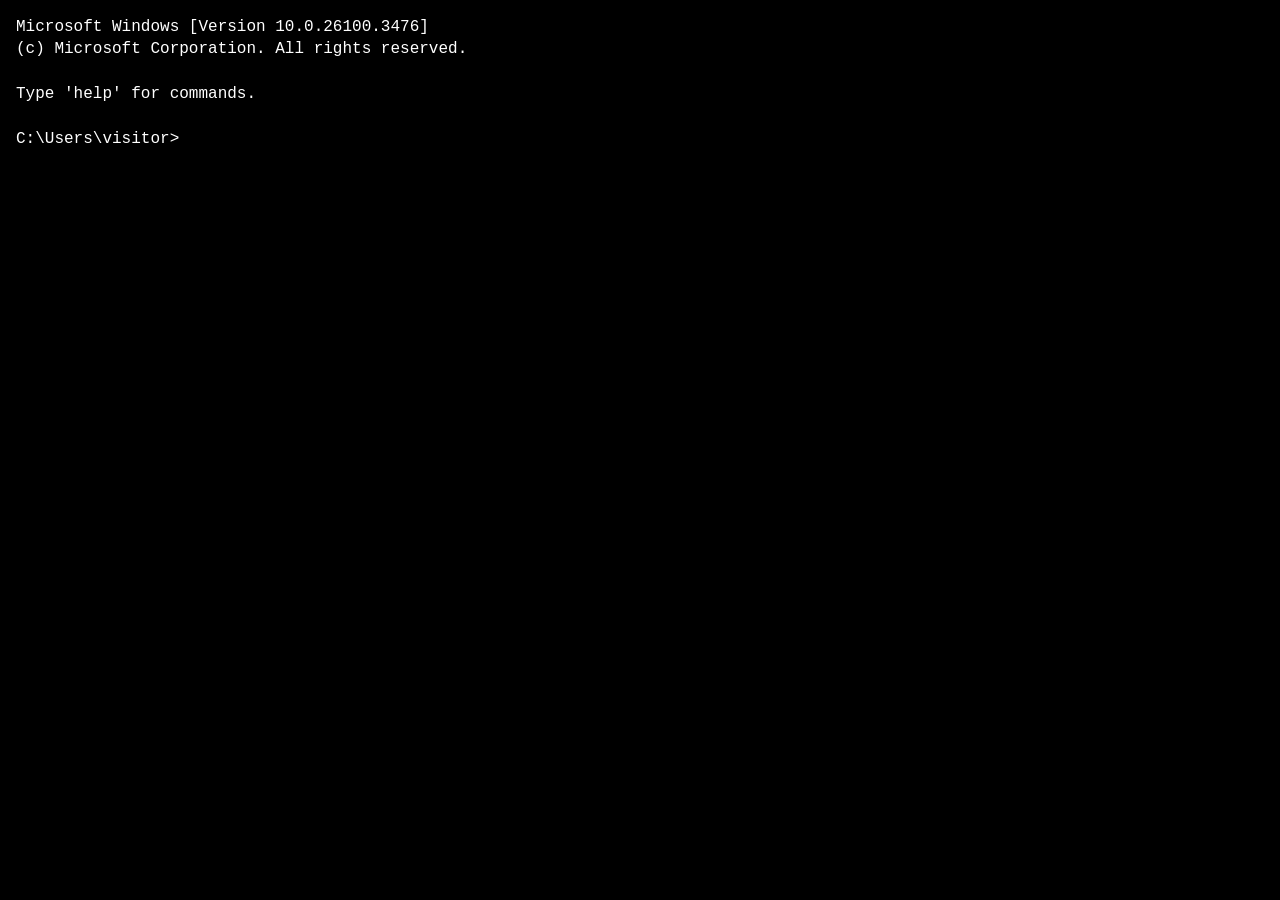
==== commit 24abc4f8: "Use a simple tab title" ====
--- a/index.html
+++ b/index.html
@@ -3,11 +3,12 @@
 <head>
   <meta charset="utf-8">
   <meta name="viewport" content="width=device-width, initial-scale=1">
-  <title>Lucas Steinmetz — Software Engineer</title>
+  <title>Lucas Steinmetz - Software Engineer</title>
   <meta name="description" content="The interactive terminal portfolio of Lucas Steinmetz, a software engineer working across systems, security, product engineering, and applied AI.">
   <meta name="theme-color" content="#000000">
   <meta name="robots" content="index, follow">
   <link rel="canonical" href="https://ljste.github.io/">
+  <link rel="icon" href="data:image/svg+xml,%3Csvg xmlns='http://www.w3.org/2000/svg' viewBox='0 0 64 64'%3E%3Crect width='64' height='64' fill='black'/%3E%3Cpath d='M13 17l15 15-15 15M33 47h19' fill='none' stroke='white' stroke-width='6'/%3E%3C/svg%3E">
   <link rel="stylesheet" href="css/style.css">
 
   <meta property="og:type" content="website">
@@ -30,7 +31,7 @@
       "https://github.com/ljste",
       "https://www.linkedin.com/in/lsteinm/"
     ],
-    "alumniOf": {
+    "affiliation": {
       "@type": "CollegeOrUniversity",
       "name": "Villanova University"
     },
--- a/css/style.css
+++ b/css/style.css
@@ -81,6 +81,20 @@
   scrollbar-color: var(--text-color) var(--bg-color);
 }
 
+#terminal-output::-webkit-scrollbar {
+  width: 8px;
+}
+
+#terminal-output::-webkit-scrollbar-track {
+  background: var(--bg-color);
+}
+
+#terminal-output::-webkit-scrollbar-thumb {
+  border: 2px solid var(--bg-color);
+  border-radius: 4px;
+  background: var(--text-color);
+}
+
 #terminal-output .output-line,
 #terminal-output .command-line {
   display: block;
@@ -149,13 +163,14 @@
   width: 0.6em;
   height: 1.2em;
   background: var(--cursor-color);
+  visibility: hidden;
   opacity: 0;
   pointer-events: none;
   animation: blink 1s step-end infinite;
 }
 
 #command:focus + #cursor {
-  opacity: 1;
+  visibility: visible;
 }
 
 a.output-link {
@@ -201,9 +216,3 @@
     max-height: calc(100svh - 4.75rem);
   }
 }
-
-@media (prefers-reduced-motion: reduce) {
-  #cursor {
-    animation: none;
-  }
-}
